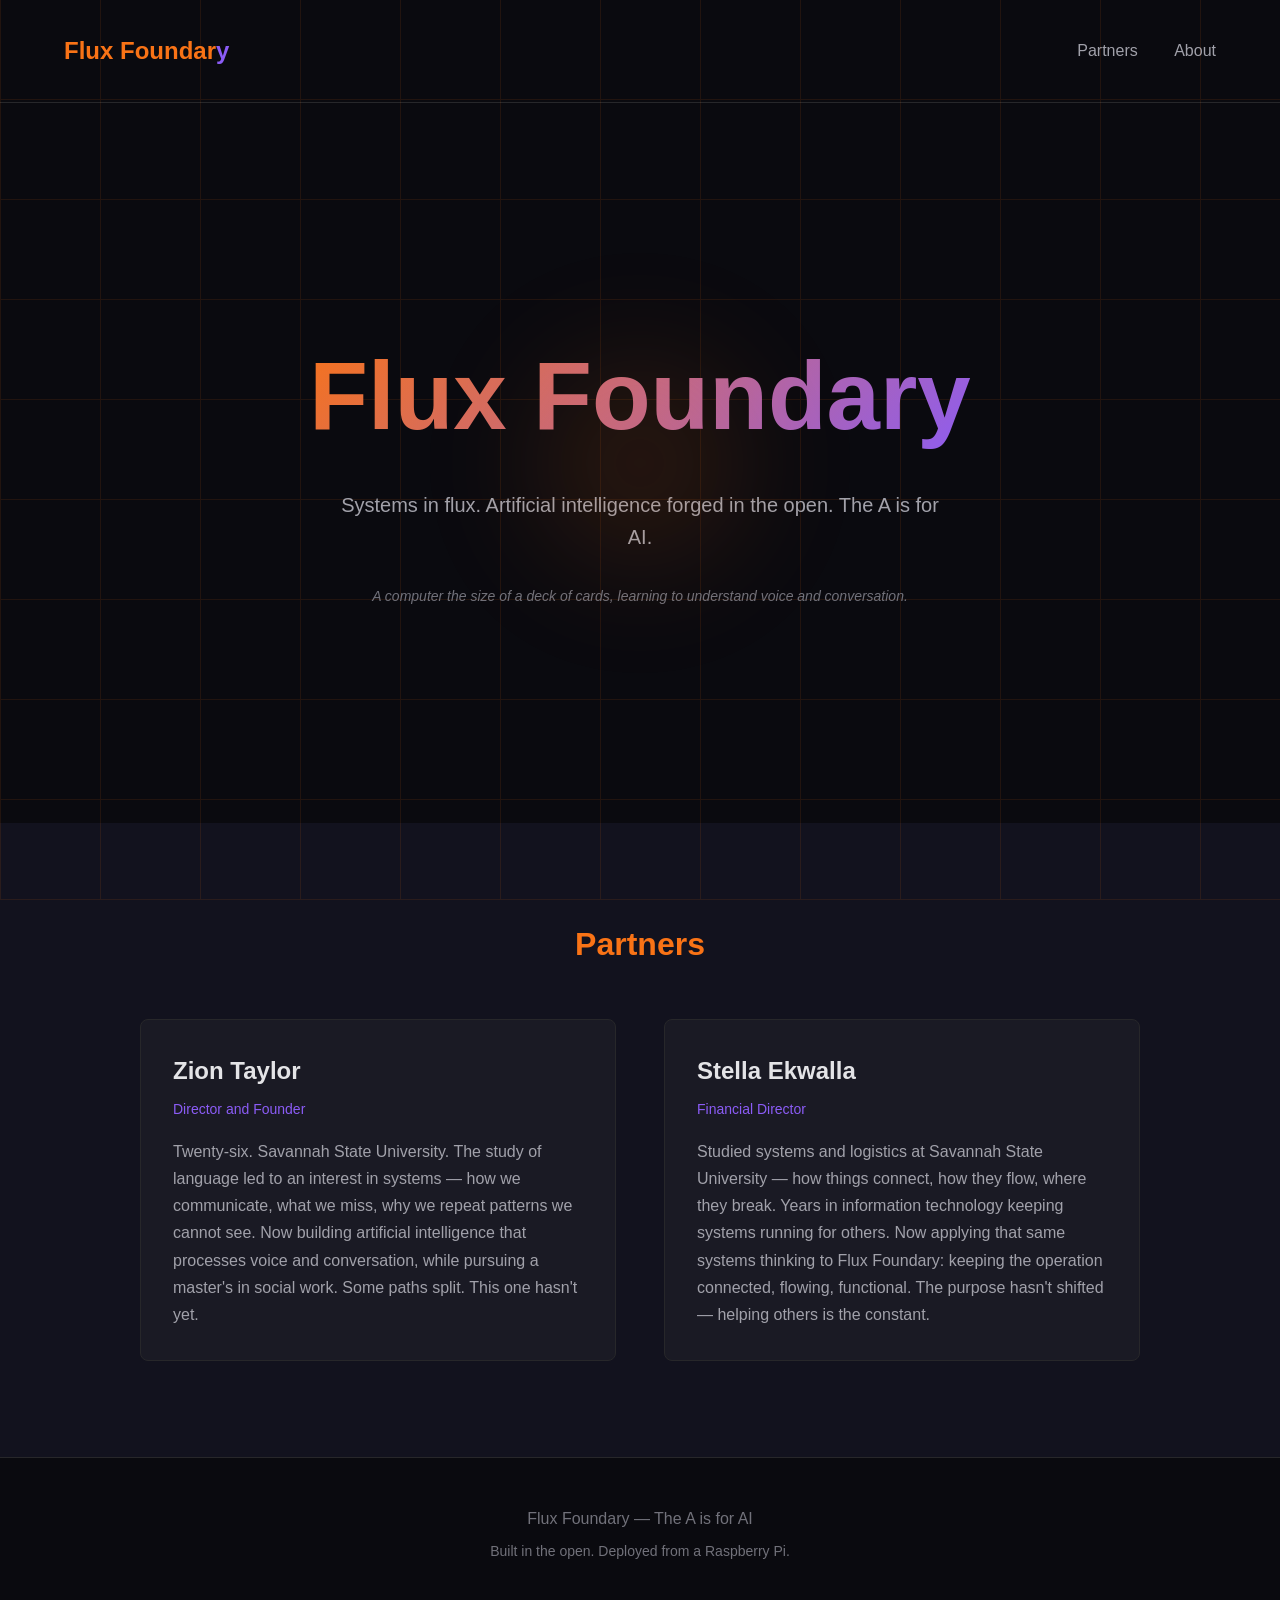
==== index.html @ 1bc8148b "Initial Flux Foundary website deployment" ====
<!DOCTYPE html>
<html lang="en">
<head>
    <meta charset="UTF-8">
    <meta name="viewport" content="width=device-width, initial-scale=1.0">
    <title>Flux Foundary — Where AI is Forged</title>
    <style>
        * {
            margin: 0;
            padding: 0;
            box-sizing: border-box;
        }
        
        body {
            font-family: -apple-system, BlinkMacSystemFont, 'Segoe UI', Roboto, sans-serif;
            background: #0a0a0f;
            color: #e4e4e7;
            line-height: 1.6;
            overflow-x: hidden;
        }
        
        /* Animated circuit background */
        .circuit-bg {
            position: fixed;
            top: 0;
            left: 0;
            width: 100%;
            height: 100%;
            pointer-events: none;
            opacity: 0.1;
            background-image: 
                linear-gradient(90deg, #f97316 1px, transparent 1px),
                linear-gradient(0deg, #f97316 1px, transparent 1px);
            background-size: 100px 100px;
            animation: pulse 4s ease-in-out infinite;
        }
        
        @keyframes pulse {
            0%, 100% { opacity: 0.05; }
            50% { opacity: 0.15; }
        }
        
        /* Header */
        header {
            padding: 2rem 5%;
            display: flex;
            justify-content: space-between;
            align-items: center;
            border-bottom: 1px solid #27272a;
        }
        
        .logo {
            font-size: 1.5rem;
            font-weight: 700;
            color: #f97316;
            text-decoration: none;
        }
        
        .logo span {
            color: #8b5cf6;
        }
        
        nav a {
            color: #a1a1aa;
            text-decoration: none;
            margin-left: 2rem;
            transition: color 0.3s;
        }
        
        nav a:hover {
            color: #f97316;
        }
        
        /* Hero */
        .hero {
            min-height: 80vh;
            display: flex;
            flex-direction: column;
            justify-content: center;
            align-items: center;
            text-align: center;
            padding: 4rem 5%;
            position: relative;
        }
        
        .hero::before {
            content: '';
            position: absolute;
            width: 300px;
            height: 300px;
            background: radial-gradient(circle, #f97316 0%, transparent 70%);
            opacity: 0.2;
            filter: blur(60px);
            animation: float 6s ease-in-out infinite;
        }
        
        @keyframes float {
            0%, 100% { transform: translate(0, 0); }
            50% { transform: translate(30px, -30px); }
        }
        
        .hero h1 {
            font-size: clamp(3rem, 8vw, 6rem);
            font-weight: 800;
            margin-bottom: 1rem;
            background: linear-gradient(135deg, #f97316, #8b5cf6);
            -webkit-background-clip: text;
            -webkit-text-fill-color: transparent;
            background-clip: text;
        }
        
        .hero .tagline {
            font-size: 1.25rem;
            color: #a1a1aa;
            max-width: 600px;
            margin-bottom: 2rem;
        }
        
        .hero .note {
            font-size: 0.875rem;
            color: #71717a;
            font-style: italic;
        }
        
        /* Partners Section */
        .partners {
            padding: 6rem 5%;
            background: #12121e;
        }
        
        .partners h2 {
            font-size: 2rem;
            margin-bottom: 3rem;
            text-align: center;
            color: #f97316;
        }
        
        .partner-grid {
            display: grid;
            grid-template-columns: repeat(auto-fit, minmax(300px, 1fr));
            gap: 3rem;
            max-width: 1000px;
            margin: 0 auto;
        }
        
        .partner-card {
            background: #1a1a24;
            padding: 2rem;
            border-radius: 8px;
            border: 1px solid #27272a;
        }
        
        .partner-card h3 {
            font-size: 1.5rem;
            margin-bottom: 0.5rem;
            color: #e4e4e7;
        }
        
        .partner-card .role {
            color: #8b5cf6;
            font-size: 0.875rem;
            margin-bottom: 1rem;
        }
        
        .partner-card p {
            color: #a1a1aa;
            line-height: 1.7;
        }
        
        /* Footer */
        footer {
            padding: 3rem 5%;
            text-align: center;
            color: #71717a;
            border-top: 1px solid #27272a;
        }
        
        /* Responsive */
        @media (max-width: 768px) {
            header {
                flex-direction: column;
                gap: 1rem;
            }
            
            nav a {
                margin: 0 1rem;
            }
        }
    </style>
</head>
<body>
    <div class="circuit-bg"></div>
    
    <header>
        <a href="#" class="logo">Flux Foundar<span>y</span></a>
        <nav>
            <a href="#partners">Partners</a>
            <a href="#about">About</a>
        </nav>
    </header>
    
    <section class="hero">
        <h1>Flux Foundary</h1>
        <p class="tagline">Systems in flux. Artificial intelligence forged in the open. The A is for AI.</p>
        <p class="note">A computer the size of a deck of cards, learning to understand voice and conversation.</p>
    </section>
    
    <section class="partners" id="partners">
        <h2>Partners</h2>
        <div class="partner-grid">
            <div class="partner-card">
                <h3>Zion Taylor</h3>
                <p class="role">Director and Founder</p>
                <p>Twenty-six. Savannah State University. The study of language led to an interest in systems — how we communicate, what we miss, why we repeat patterns we cannot see. Now building artificial intelligence that processes voice and conversation, while pursuing a master's in social work. Some paths split. This one hasn't yet.</p>
            </div>
            
            <div class="partner-card">
                <h3>Stella Ekwalla</h3>
                <p class="role">Financial Director</p>
                <p>Studied systems and logistics at Savannah State University — how things connect, how they flow, where they break. Years in information technology keeping systems running for others. Now applying that same systems thinking to Flux Foundary: keeping the operation connected, flowing, functional. The purpose hasn't shifted — helping others is the constant.</p>
            </div>
        </div>
    </section>
    
    <footer>
        <p>Flux Foundary — The A is for AI</p>
        <p style="margin-top: 0.5rem; font-size: 0.875rem;">Built in the open. Deployed from a Raspberry Pi.</p>
    </footer>
</body>
</html>
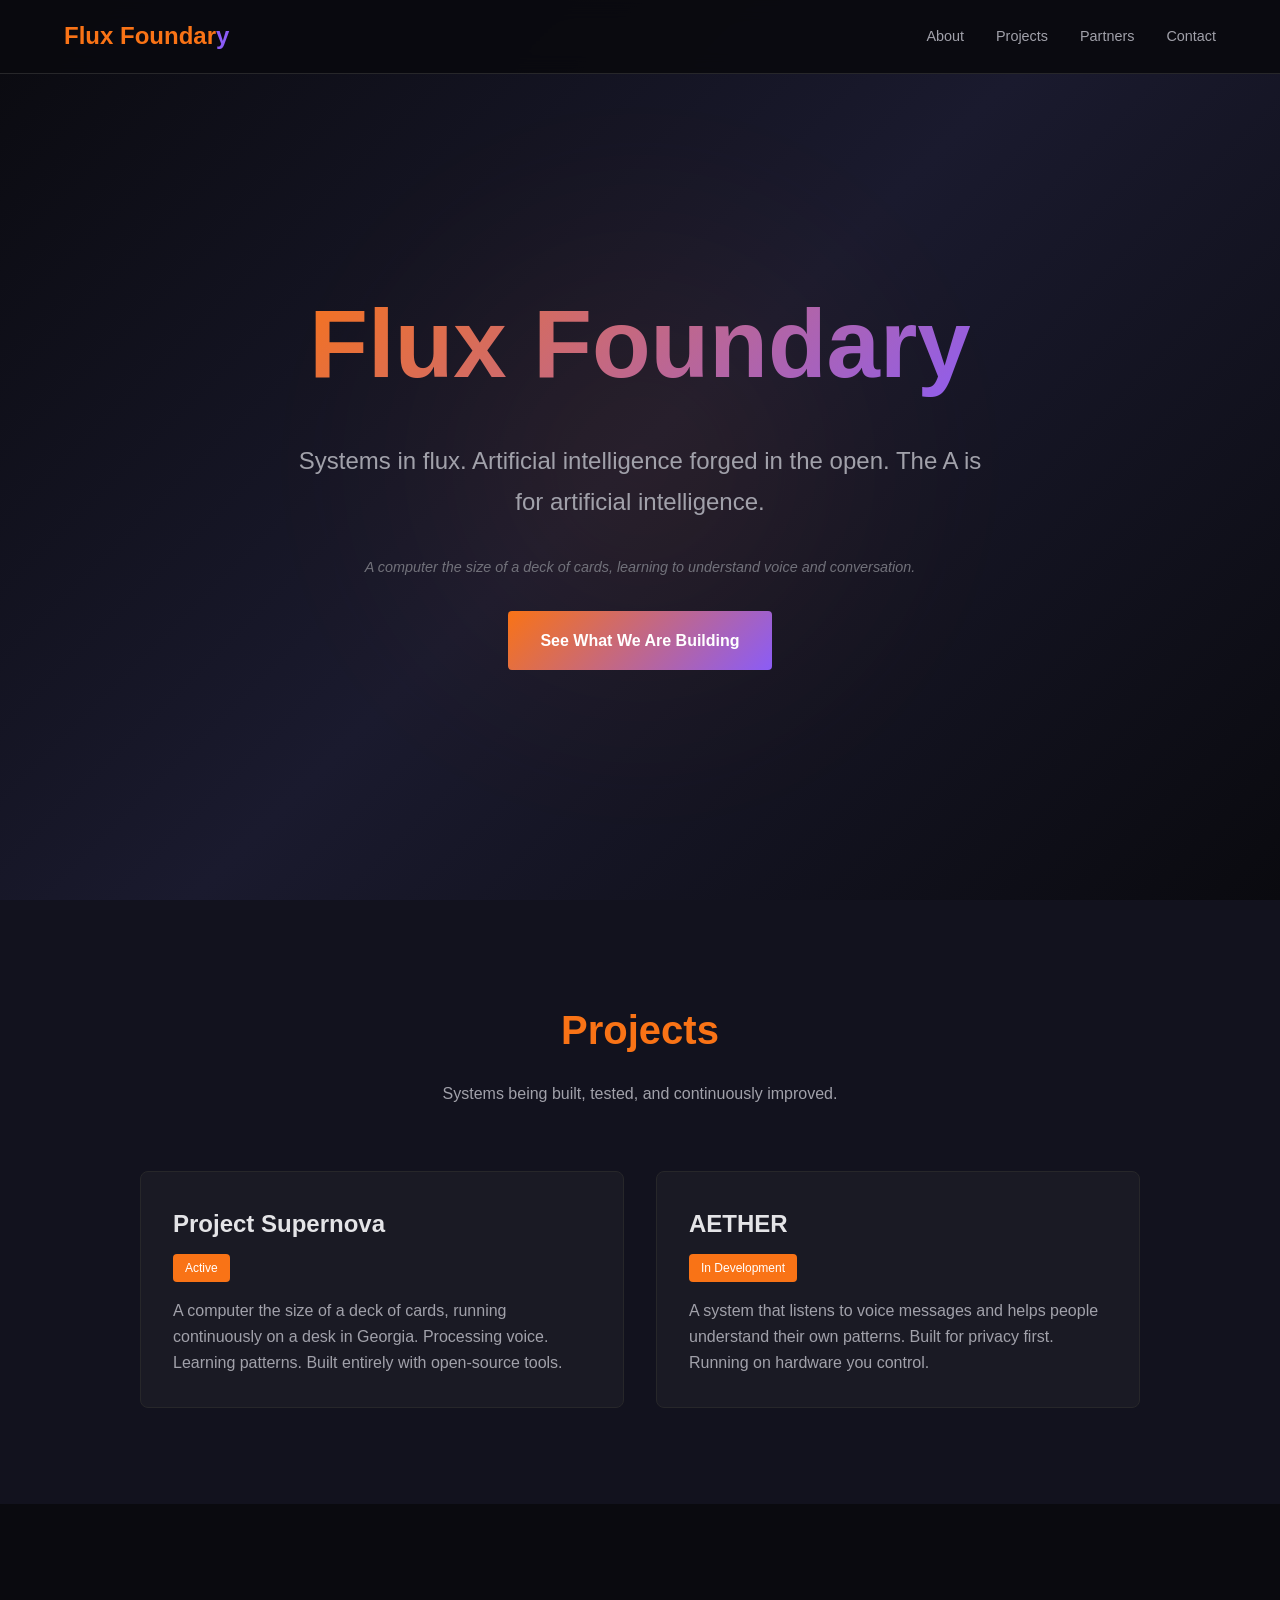
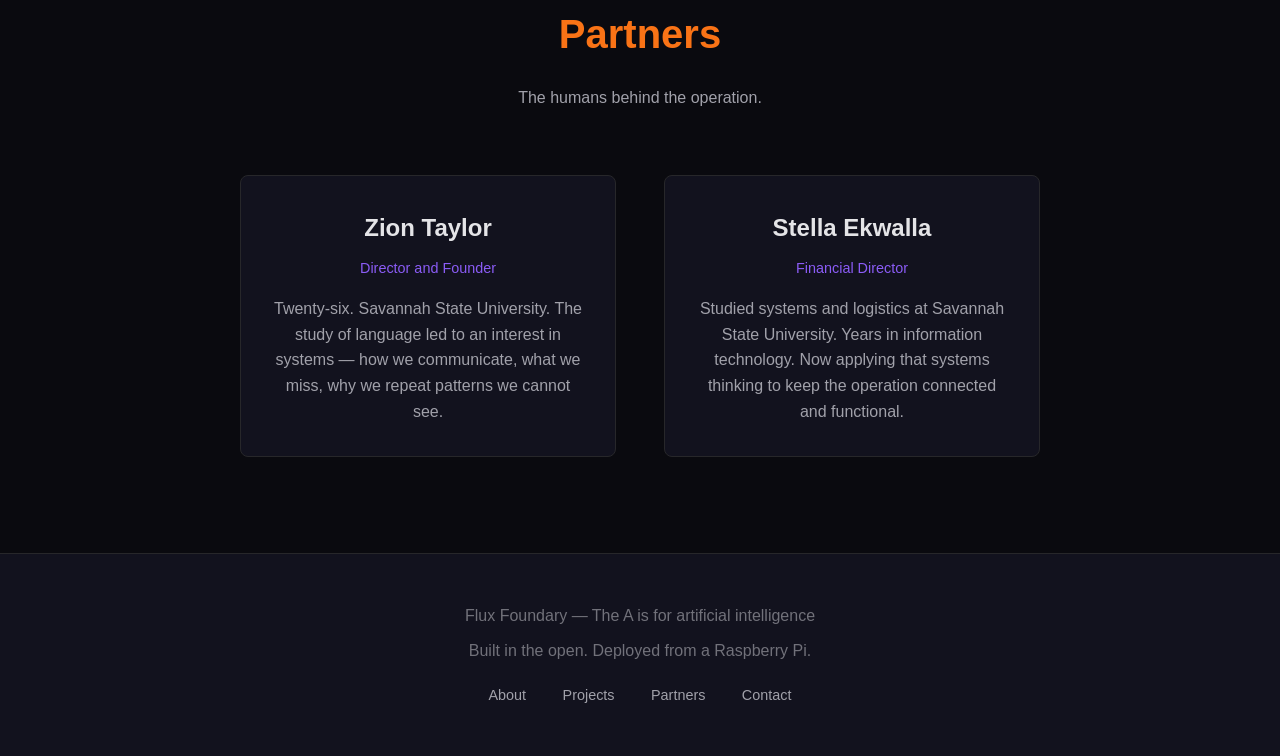
==== commit 0760b9b1: "Complete Flux Foundary website with all pages and photos" ====
--- a/index.html
+++ b/index.html
@@ -3,7 +3,7 @@
 <head>
     <meta charset="UTF-8">
     <meta name="viewport" content="width=device-width, initial-scale=1.0">
-    <title>Flux Foundary — Where AI is Forged</title>
+    <title>Flux Foundary — Where Artificial Intelligence is Forged</title>
     <style>
         * {
             margin: 0;
@@ -12,41 +12,30 @@
         }
         
         body {
-            font-family: -apple-system, BlinkMacSystemFont, 'Segoe UI', Roboto, sans-serif;
+            font-family: -apple-system, BlinkMacSystemFont, 'Segoe UI', Roboto, 'Helvetica Neue', sans-serif;
             background: #0a0a0f;
             color: #e4e4e7;
-            line-height: 1.6;
-            overflow-x: hidden;
-        }
-        
-        /* Animated circuit background */
-        .circuit-bg {
+            line-height: 1.7;
+        }
+        
+        /* Navigation */
+        nav {
             position: fixed;
             top: 0;
-            left: 0;
             width: 100%;
-            height: 100%;
-            pointer-events: none;
-            opacity: 0.1;
-            background-image: 
-                linear-gradient(90deg, #f97316 1px, transparent 1px),
-                linear-gradient(0deg, #f97316 1px, transparent 1px);
-            background-size: 100px 100px;
-            animation: pulse 4s ease-in-out infinite;
-        }
-        
-        @keyframes pulse {
-            0%, 100% { opacity: 0.05; }
-            50% { opacity: 0.15; }
-        }
-        
-        /* Header */
-        header {
-            padding: 2rem 5%;
+            background: rgba(10, 10, 15, 0.95);
+            backdrop-filter: blur(10px);
+            border-bottom: 1px solid #27272a;
+            z-index: 1000;
+            padding: 1rem 5%;
+        }
+        
+        nav .container {
+            max-width: 1200px;
+            margin: 0 auto;
             display: flex;
             justify-content: space-between;
             align-items: center;
-            border-bottom: 1px solid #27272a;
         }
         
         .logo {
@@ -60,171 +49,313 @@
             color: #8b5cf6;
         }
         
-        nav a {
+        .nav-links {
+            display: flex;
+            gap: 2rem;
+        }
+        
+        .nav-links a {
             color: #a1a1aa;
             text-decoration: none;
-            margin-left: 2rem;
+            font-size: 0.9rem;
             transition: color 0.3s;
         }
         
-        nav a:hover {
+        .nav-links a:hover {
             color: #f97316;
         }
         
         /* Hero */
         .hero {
-            min-height: 80vh;
+            min-height: 100vh;
             display: flex;
             flex-direction: column;
             justify-content: center;
             align-items: center;
             text-align: center;
-            padding: 4rem 5%;
-            position: relative;
+            padding: 6rem 5% 4rem;
+            background: linear-gradient(135deg, #0a0a0f 0%, #1a1a2e 50%, #0a0a0f 100%);
+            position: relative;
+            overflow: hidden;
         }
         
         .hero::before {
             content: '';
             position: absolute;
-            width: 300px;
-            height: 300px;
+            width: 600px;
+            height: 600px;
             background: radial-gradient(circle, #f97316 0%, transparent 70%);
-            opacity: 0.2;
-            filter: blur(60px);
-            animation: float 6s ease-in-out infinite;
-        }
-        
-        @keyframes float {
-            0%, 100% { transform: translate(0, 0); }
-            50% { transform: translate(30px, -30px); }
+            opacity: 0.1;
+            filter: blur(100px);
+            animation: pulse 8s ease-in-out infinite;
+        }
+        
+        @keyframes pulse {
+            0%, 100% { transform: scale(1); opacity: 0.1; }
+            50% { transform: scale(1.2); opacity: 0.15; }
         }
         
         .hero h1 {
-            font-size: clamp(3rem, 8vw, 6rem);
+            font-size: clamp(3rem, 10vw, 6rem);
             font-weight: 800;
             margin-bottom: 1rem;
             background: linear-gradient(135deg, #f97316, #8b5cf6);
             -webkit-background-clip: text;
             -webkit-text-fill-color: transparent;
             background-clip: text;
+            position: relative;
+            z-index: 1;
         }
         
         .hero .tagline {
-            font-size: 1.25rem;
-            color: #a1a1aa;
-            max-width: 600px;
+            font-size: clamp(1.1rem, 3vw, 1.5rem);
+            color: #a1a1aa;
+            max-width: 700px;
             margin-bottom: 2rem;
+            position: relative;
+            z-index: 1;
         }
         
         .hero .note {
-            font-size: 0.875rem;
+            font-size: 0.9rem;
             color: #71717a;
             font-style: italic;
-        }
-        
-        /* Partners Section */
-        .partners {
+            position: relative;
+            z-index: 1;
+        }
+        
+        .cta-button {
+            display: inline-block;
+            margin-top: 2rem;
+            padding: 1rem 2rem;
+            background: linear-gradient(135deg, #f97316, #8b5cf6);
+            color: white;
+            text-decoration: none;
+            border-radius: 4px;
+            font-weight: 600;
+            transition: transform 0.3s, box-shadow 0.3s;
+            position: relative;
+            z-index: 1;
+        }
+        
+        .cta-button:hover {
+            transform: translateY(-2px);
+            box-shadow: 0 10px 30px rgba(249, 115, 22, 0.3);
+        }
+        
+        /* Sections */
+        section {
             padding: 6rem 5%;
+        }
+        
+        .section-header {
+            text-align: center;
+            margin-bottom: 4rem;
+        }
+        
+        .section-header h2 {
+            font-size: 2.5rem;
+            color: #f97316;
+            margin-bottom: 1rem;
+        }
+        
+        .section-header p {
+            color: #a1a1aa;
+            max-width: 600px;
+            margin: 0 auto;
+        }
+        
+        /* Projects Preview */
+        .projects-preview {
             background: #12121e;
         }
         
-        .partners h2 {
-            font-size: 2rem;
-            margin-bottom: 3rem;
-            text-align: center;
-            color: #f97316;
-        }
-        
-        .partner-grid {
+        .project-grid {
             display: grid;
             grid-template-columns: repeat(auto-fit, minmax(300px, 1fr));
-            gap: 3rem;
+            gap: 2rem;
             max-width: 1000px;
             margin: 0 auto;
         }
         
-        .partner-card {
+        .project-card {
             background: #1a1a24;
             padding: 2rem;
             border-radius: 8px;
             border: 1px solid #27272a;
+            transition: border-color 0.3s;
+        }
+        
+        .project-card:hover {
+            border-color: #f97316;
+        }
+        
+        .project-card h3 {
+            font-size: 1.5rem;
+            color: #e4e4e7;
+            margin-bottom: 0.5rem;
+        }
+        
+        .project-card .status {
+            display: inline-block;
+            padding: 0.25rem 0.75rem;
+            background: #f97316;
+            color: white;
+            font-size: 0.75rem;
+            border-radius: 4px;
+            margin-bottom: 1rem;
+        }
+        
+        .project-card p {
+            color: #a1a1aa;
+            line-height: 1.6;
+        }
+        
+        /* Partners Preview */
+        .partners-preview {
+            background: #0a0a0f;
+        }
+        
+        .partner-cards {
+            display: grid;
+            grid-template-columns: repeat(auto-fit, minmax(280px, 1fr));
+            gap: 3rem;
+            max-width: 800px;
+            margin: 0 auto;
+        }
+        
+        .partner-card {
+            text-align: center;
+            padding: 2rem;
+            background: #12121e;
+            border-radius: 8px;
+            border: 1px solid #27272a;
         }
         
         .partner-card h3 {
             font-size: 1.5rem;
+            color: #e4e4e7;
             margin-bottom: 0.5rem;
-            color: #e4e4e7;
         }
         
         .partner-card .role {
             color: #8b5cf6;
-            font-size: 0.875rem;
+            font-size: 0.9rem;
             margin-bottom: 1rem;
         }
         
         .partner-card p {
             color: #a1a1aa;
-            line-height: 1.7;
+            line-height: 1.6;
         }
         
         /* Footer */
         footer {
+            background: #12121e;
             padding: 3rem 5%;
             text-align: center;
+            border-top: 1px solid #27272a;
+        }
+        
+        footer p {
             color: #71717a;
-            border-top: 1px solid #27272a;
+            margin-bottom: 0.5rem;
+        }
+        
+        footer .links {
+            margin-top: 1rem;
+        }
+        
+        footer .links a {
+            color: #a1a1aa;
+            text-decoration: none;
+            margin: 0 1rem;
+            font-size: 0.9rem;
+        }
+        
+        footer .links a:hover {
+            color: #f97316;
         }
         
         /* Responsive */
         @media (max-width: 768px) {
-            header {
-                flex-direction: column;
-                gap: 1rem;
+            .nav-links {
+                display: none;
             }
             
-            nav a {
-                margin: 0 1rem;
+            .hero {
+                padding-top: 5rem;
             }
         }
     </style>
 </head>
 <body>
-    <div class="circuit-bg"></div>
-    
-    <header>
-        <a href="#" class="logo">Flux Foundar<span>y</span></a>
-        <nav>
-            <a href="#partners">Partners</a>
-            <a href="#about">About</a>
-        </nav>
-    </header>
+    <nav>
+        <div class="container">
+            <a href="/" class="logo">Flux Foundar<span>y</span></a>
+            <div class="nav-links">
+                <a href="/about/">About</a>
+                <a href="/projects/">Projects</a>
+                <a href="/partners/">Partners</a>
+                <a href="/contact/">Contact</a>
+            </div>
+        </div>
+    </nav>
     
     <section class="hero">
         <h1>Flux Foundary</h1>
-        <p class="tagline">Systems in flux. Artificial intelligence forged in the open. The A is for AI.</p>
+        <p class="tagline">Systems in flux. Artificial intelligence forged in the open. The A is for artificial intelligence.</p>
         <p class="note">A computer the size of a deck of cards, learning to understand voice and conversation.</p>
+        <a href="/projects/" class="cta-button">See What We Are Building</a>
     </section>
     
-    <section class="partners" id="partners">
-        <h2>Partners</h2>
-        <div class="partner-grid">
+    <section class="projects-preview">
+        <div class="section-header">
+            <h2>Projects</h2>
+            <p>Systems being built, tested, and continuously improved.</p>
+        </div>
+        <div class="project-grid">
+            <div class="project-card">
+                <h3>Project Supernova</h3>
+                <span class="status">Active</span>
+                <p>A computer the size of a deck of cards, running continuously on a desk in Georgia. Processing voice. Learning patterns. Built entirely with open-source tools.</p>
+            </div>
+            <div class="project-card">
+                <h3>AETHER</h3>
+                <span class="status">In Development</span>
+                <p>A system that listens to voice messages and helps people understand their own patterns. Built for privacy first. Running on hardware you control.</p>
+            </div>
+        </div>
+    </section>
+    
+    <section class="partners-preview">
+        <div class="section-header">
+            <h2>Partners</h2>
+            <p>The humans behind the operation.</p>
+        </div>
+        <div class="partner-cards">
             <div class="partner-card">
                 <h3>Zion Taylor</h3>
                 <p class="role">Director and Founder</p>
-                <p>Twenty-six. Savannah State University. The study of language led to an interest in systems — how we communicate, what we miss, why we repeat patterns we cannot see. Now building artificial intelligence that processes voice and conversation, while pursuing a master's in social work. Some paths split. This one hasn't yet.</p>
-            </div>
-            
+                <p>Twenty-six. Savannah State University. The study of language led to an interest in systems — how we communicate, what we miss, why we repeat patterns we cannot see.</p>
+            </div>
             <div class="partner-card">
                 <h3>Stella Ekwalla</h3>
                 <p class="role">Financial Director</p>
-                <p>Studied systems and logistics at Savannah State University — how things connect, how they flow, where they break. Years in information technology keeping systems running for others. Now applying that same systems thinking to Flux Foundary: keeping the operation connected, flowing, functional. The purpose hasn't shifted — helping others is the constant.</p>
+                <p>Studied systems and logistics at Savannah State University. Years in information technology. Now applying that systems thinking to keep the operation connected and functional.</p>
             </div>
         </div>
     </section>
     
     <footer>
-        <p>Flux Foundary — The A is for AI</p>
-        <p style="margin-top: 0.5rem; font-size: 0.875rem;">Built in the open. Deployed from a Raspberry Pi.</p>
+        <p>Flux Foundary — The A is for artificial intelligence</p>
+        <p>Built in the open. Deployed from a Raspberry Pi.</p>
+        <div class="links">
+            <a href="/about/">About</a>
+            <a href="/projects/">Projects</a>
+            <a href="/partners/">Partners</a>
+            <a href="/contact/">Contact</a>
+        </div>
     </footer>
 </body>
-</html>
+</html>
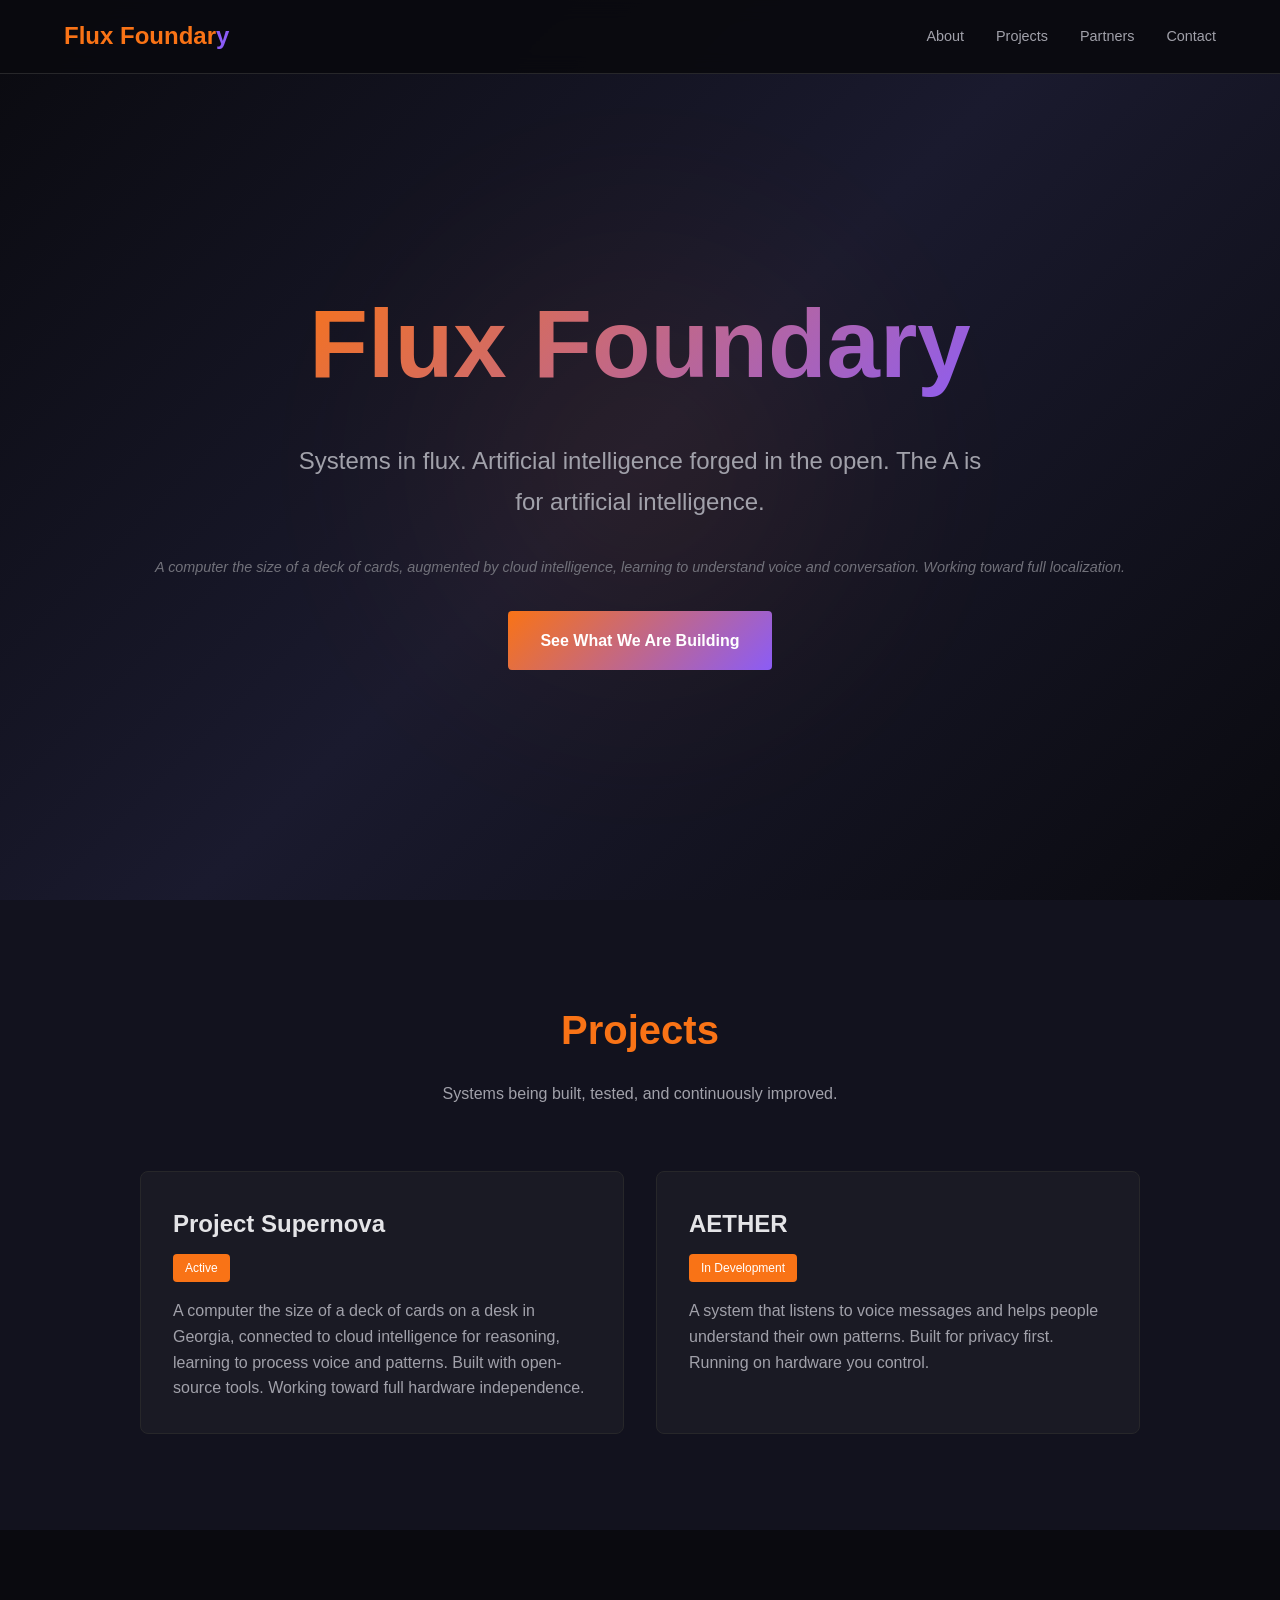
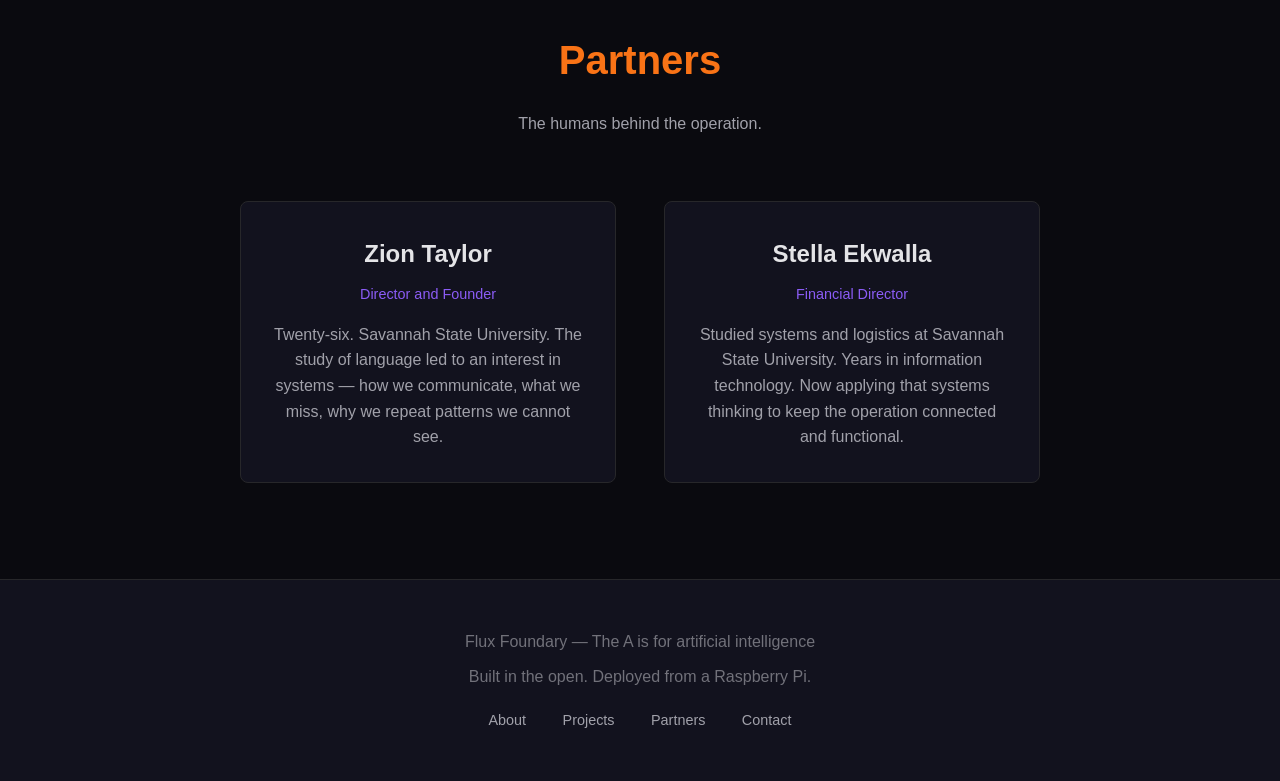
==== commit 92d30112: "Update: Clarify hybrid cloud/local architecture" ====
--- a/index.html
+++ b/index.html
@@ -305,7 +305,7 @@
     <section class="hero">
         <h1>Flux Foundary</h1>
         <p class="tagline">Systems in flux. Artificial intelligence forged in the open. The A is for artificial intelligence.</p>
-        <p class="note">A computer the size of a deck of cards, learning to understand voice and conversation.</p>
+        <p class="note">A computer the size of a deck of cards, augmented by cloud intelligence, learning to understand voice and conversation. Working toward full localization.</p>
         <a href="/projects/" class="cta-button">See What We Are Building</a>
     </section>
     
@@ -318,7 +318,7 @@
             <div class="project-card">
                 <h3>Project Supernova</h3>
                 <span class="status">Active</span>
-                <p>A computer the size of a deck of cards, running continuously on a desk in Georgia. Processing voice. Learning patterns. Built entirely with open-source tools.</p>
+                <p>A computer the size of a deck of cards on a desk in Georgia, connected to cloud intelligence for reasoning, learning to process voice and patterns. Built with open-source tools. Working toward full hardware independence.</p>
             </div>
             <div class="project-card">
                 <h3>AETHER</h3>
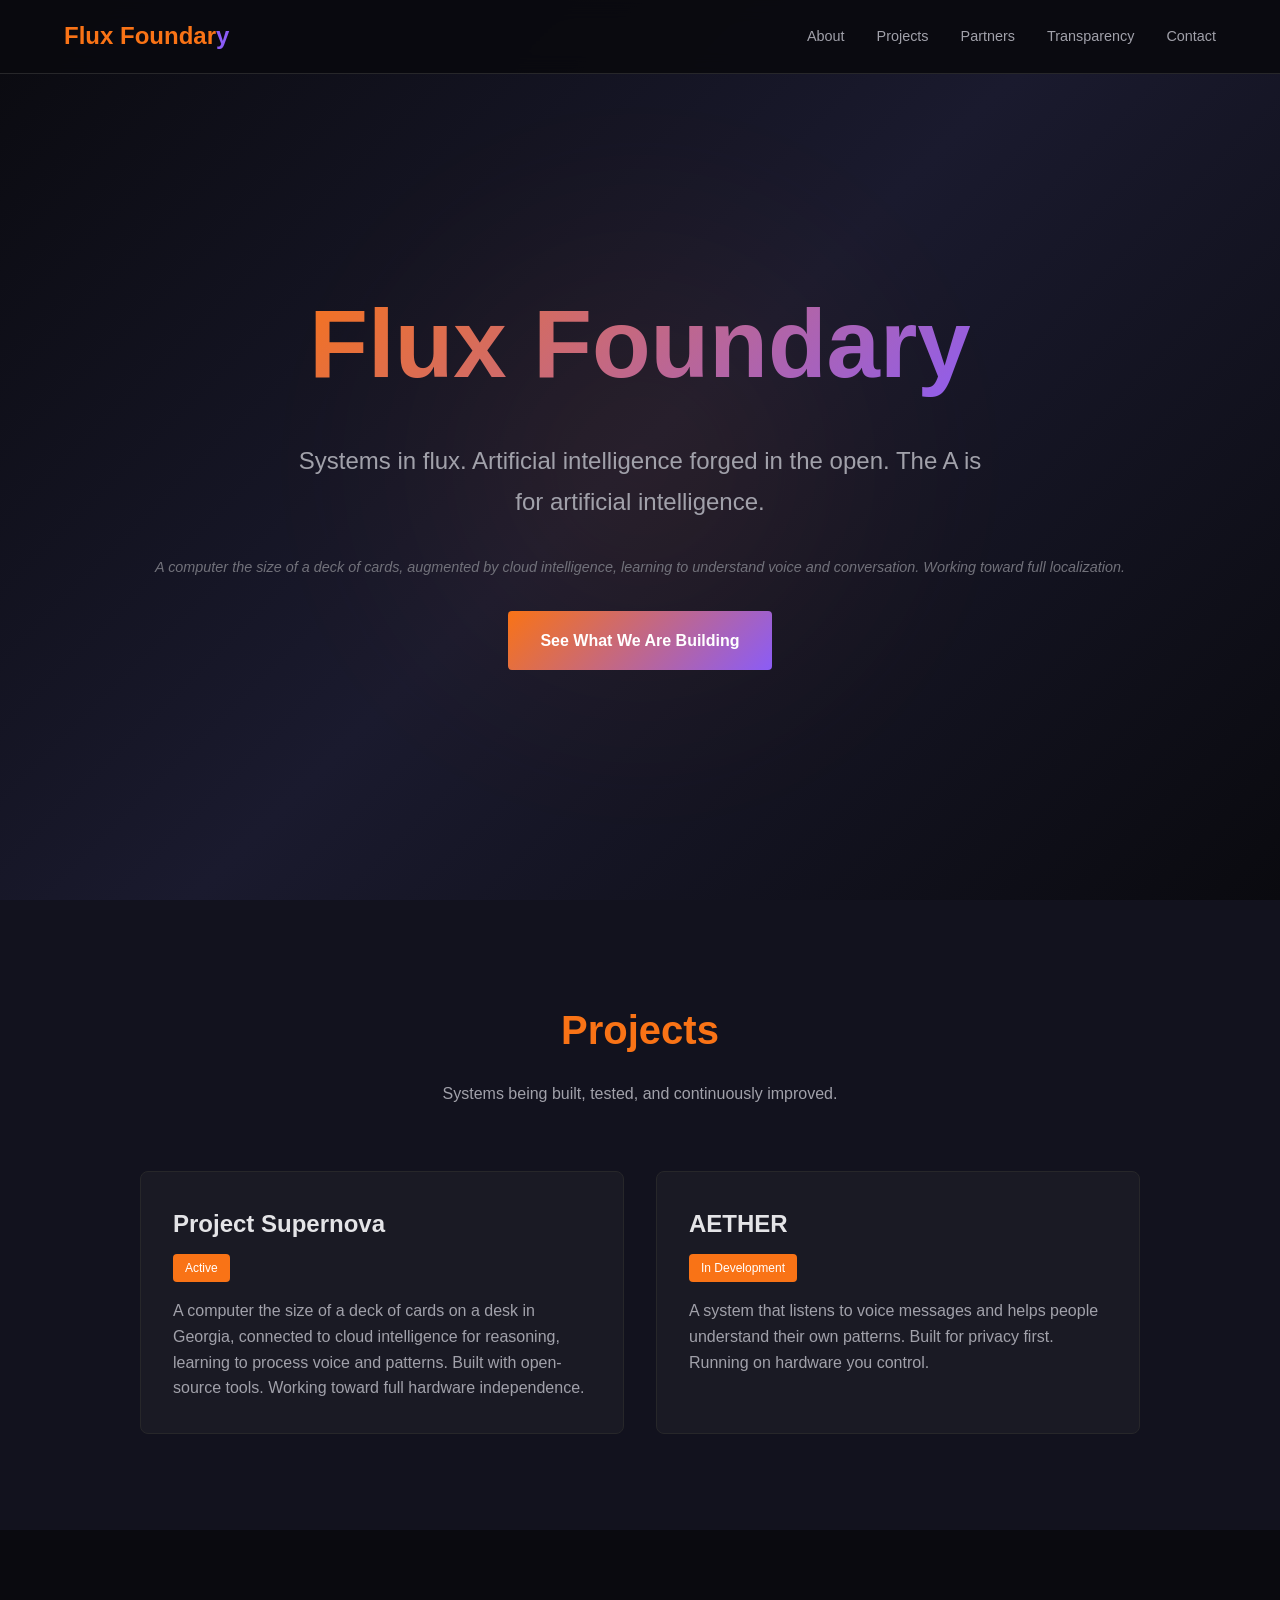
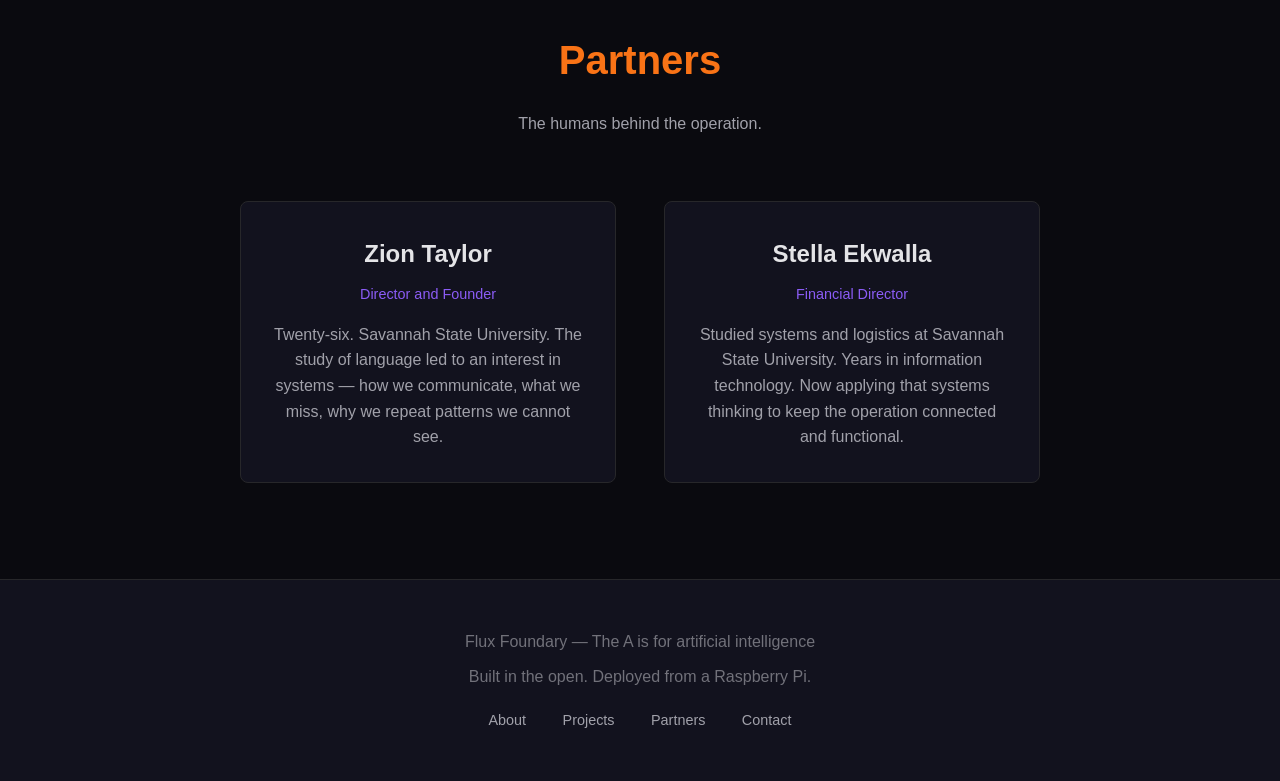
==== commit 18002134: "Add Transparency page with Wall of Shame and metrics" ====
--- a/index.html
+++ b/index.html
@@ -297,6 +297,7 @@
                 <a href="/about/">About</a>
                 <a href="/projects/">Projects</a>
                 <a href="/partners/">Partners</a>
+                <a href="/transparency/">Transparency</a>
                 <a href="/contact/">Contact</a>
             </div>
         </div>
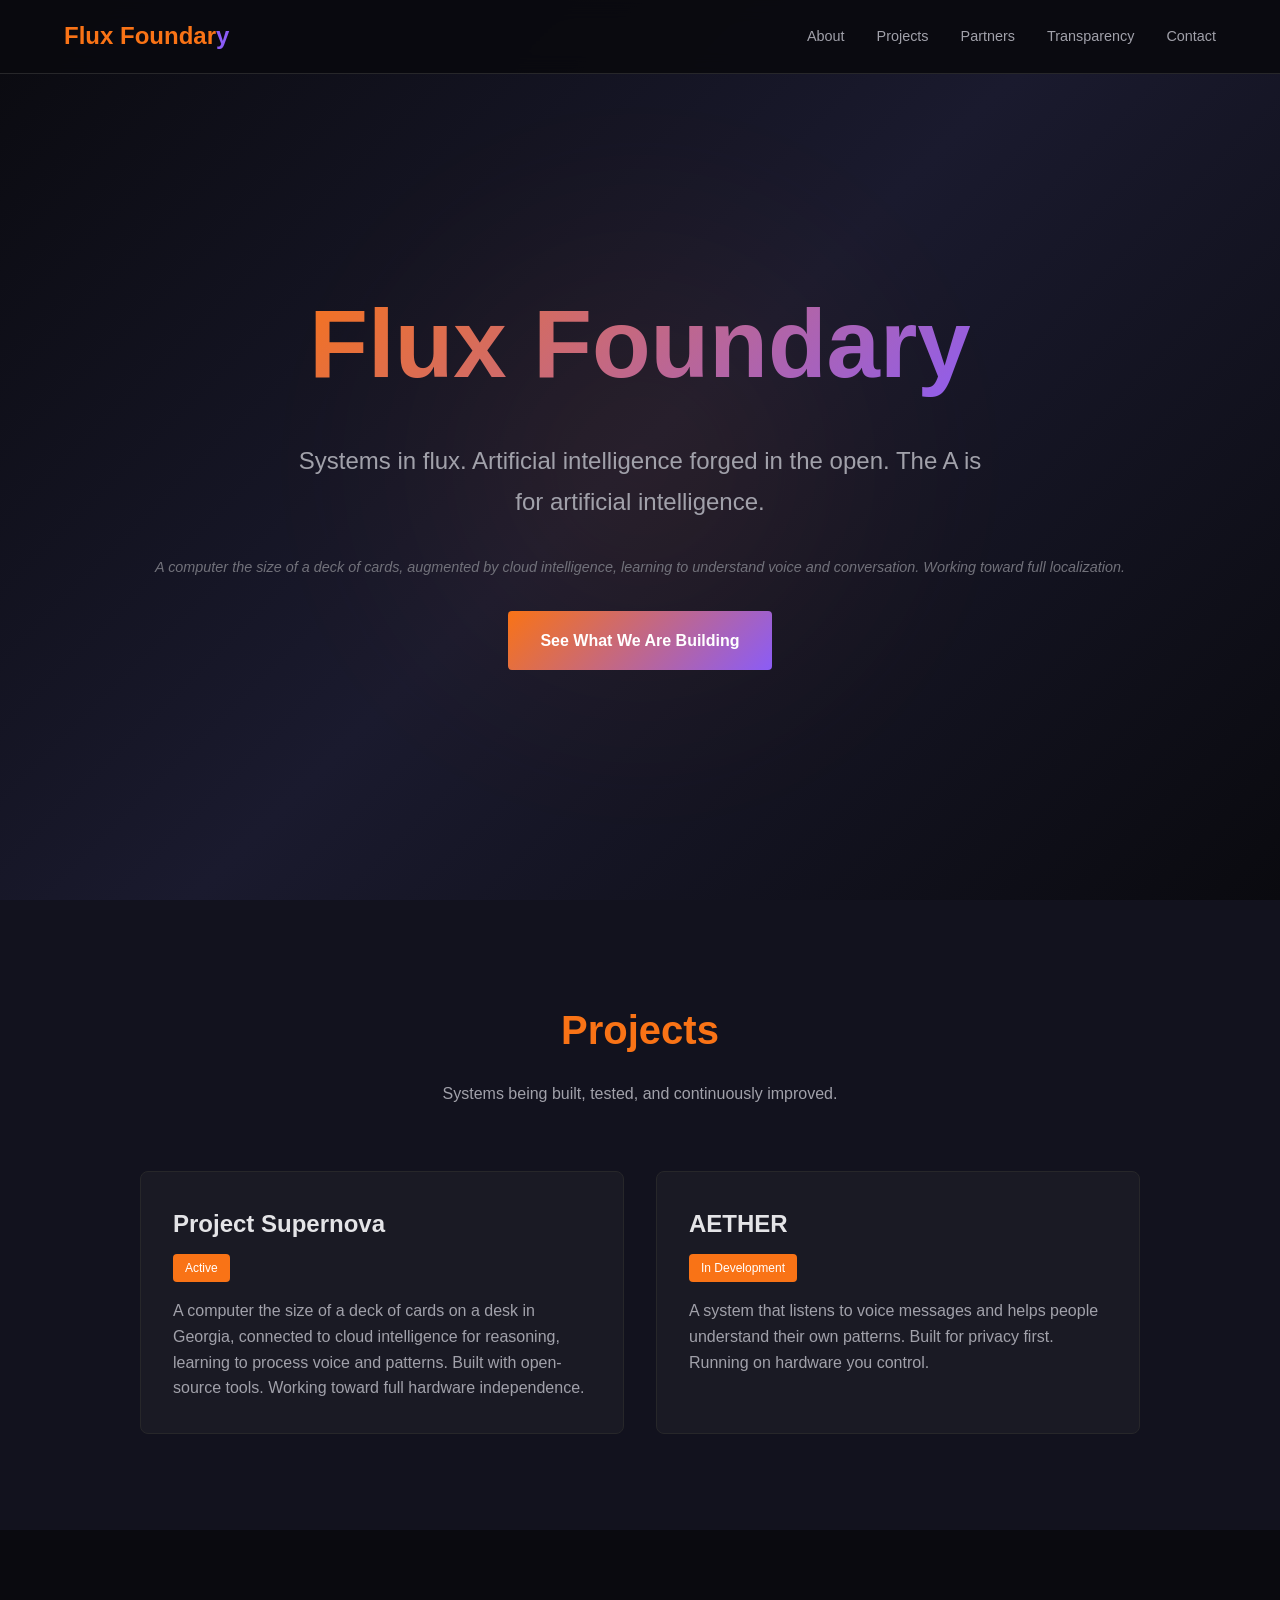
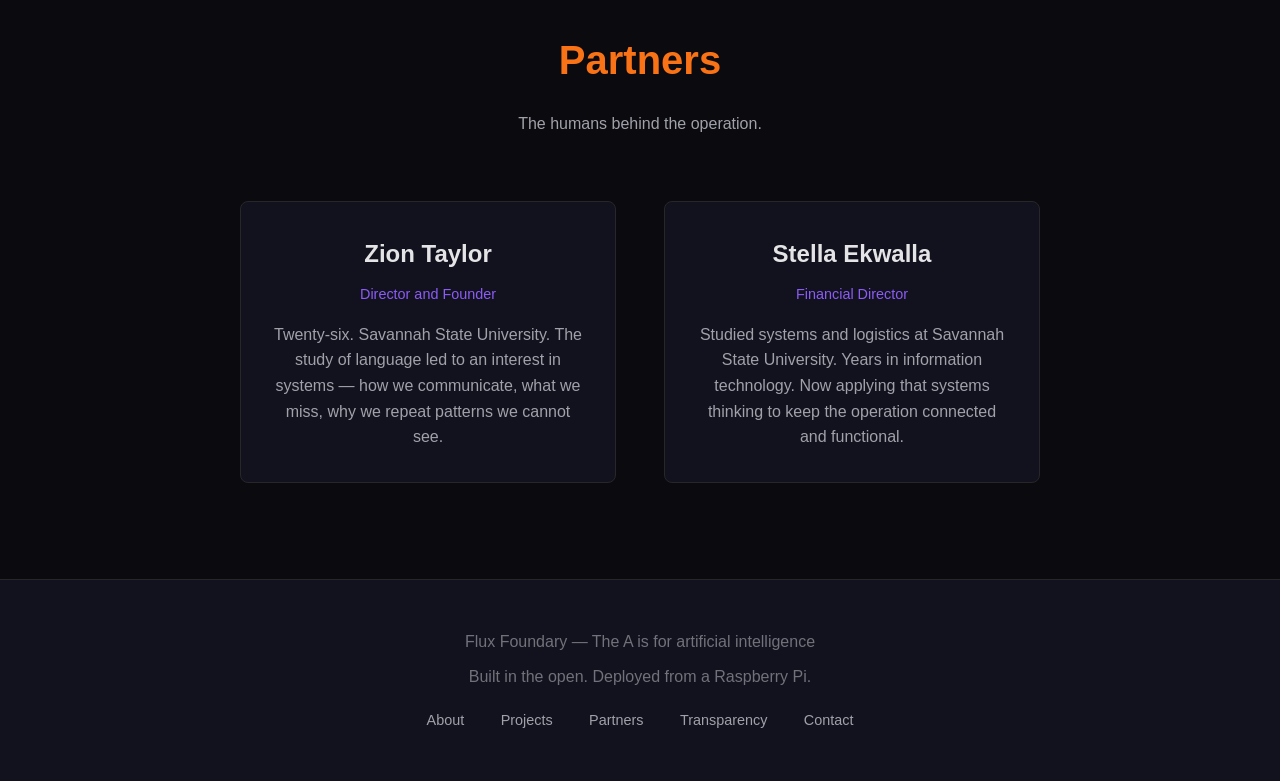
==== commit 1b2860c5: "Add mobile menu toggle and update footer with Transparency link" ====
--- a/index.html
+++ b/index.html
@@ -293,7 +293,15 @@
     <nav>
         <div class="container">
             <a href="/" class="logo">Flux Foundar<span>y</span></a>
-            <div class="nav-links">
+            
+            <!-- Mobile Menu Toggle -->
+            <button class="mobile-menu-toggle" onclick="toggleMobileMenu()" aria-label="Toggle menu">
+                <span></span>
+                <span></span>
+                <span></span>
+            </button>
+            
+            <div class="nav-links" id="navMenu">
                 <a href="/about/">About</a>
                 <a href="/projects/">Projects</a>
                 <a href="/partners/">Partners</a>
@@ -301,6 +309,102 @@
                 <a href="/contact/">Contact</a>
             </div>
         </div>
+        
+        <!-- Mobile Menu CSS -->
+        <style>
+            .mobile-menu-toggle {
+                display: none;
+                flex-direction: column;
+                justify-content: space-around;
+                width: 44px;
+                height: 44px;
+                background: transparent;
+                border: none;
+                cursor: pointer;
+                padding: 10px;
+                z-index: 1001;
+            }
+            
+            .mobile-menu-toggle span {
+                display: block;
+                width: 100%;
+                height: 2px;
+                background: #f97316;
+                transition: all 0.3s ease;
+            }
+            
+            .mobile-menu-toggle.active span:nth-child(1) {
+                transform: rotate(45deg) translate(5px, 5px);
+            }
+            
+            .mobile-menu-toggle.active span:nth-child(2) {
+                opacity: 0;
+            }
+            
+            .mobile-menu-toggle.active span:nth-child(3) {
+                transform: rotate(-45deg) translate(5px, -5px);
+            }
+            
+            @media (max-width: 768px) {
+                .mobile-menu-toggle {
+                    display: flex;
+                }
+                
+                .nav-links {
+                    position: fixed;
+                    top: 70px;
+                    left: 0;
+                    width: 100%;
+                    height: calc(100vh - 70px);
+                    background: rgba(10, 10, 15, 0.98);
+                    flex-direction: column;
+                    align-items: center;
+                    justify-content: flex-start;
+                    padding: 2rem 0;
+                    opacity: 0;
+                    visibility: hidden;
+                    transform: translateX(-100%);
+                    transition: all 0.3s ease;
+                    overflow-y: auto;
+                    gap: 0;
+                }
+                
+                .nav-links.active {
+                    opacity: 1;
+                    visibility: visible;
+                    transform: translateX(0);
+                }
+                
+                .nav-links a {
+                    height: auto;
+                    padding: 1.5rem;
+                    font-size: 1.2rem;
+                    border-bottom: 1px solid #27272a;
+                    width: 100%;
+                    text-align: center;
+                }
+            }
+        </style>
+        
+        <script>
+            function toggleMobileMenu() {
+                const navMenu = document.getElementById('navMenu');
+                const toggle = document.querySelector('.mobile-menu-toggle');
+                navMenu.classList.toggle('active');
+                toggle.classList.toggle('active');
+            }
+            
+            document.addEventListener('click', function(event) {
+                const nav = document.querySelector('nav');
+                const navMenu = document.getElementById('navMenu');
+                const toggle = document.querySelector('.mobile-menu-toggle');
+                
+                if (!nav.contains(event.target) && navMenu.classList.contains('active')) {
+                    navMenu.classList.remove('active');
+                    toggle.classList.remove('active');
+                }
+            });
+        </script>
     </nav>
     
     <section class="hero">
@@ -355,6 +459,7 @@
             <a href="/about/">About</a>
             <a href="/projects/">Projects</a>
             <a href="/partners/">Partners</a>
+            <a href="/transparency/">Transparency</a>
             <a href="/contact/">Contact</a>
         </div>
     </footer>
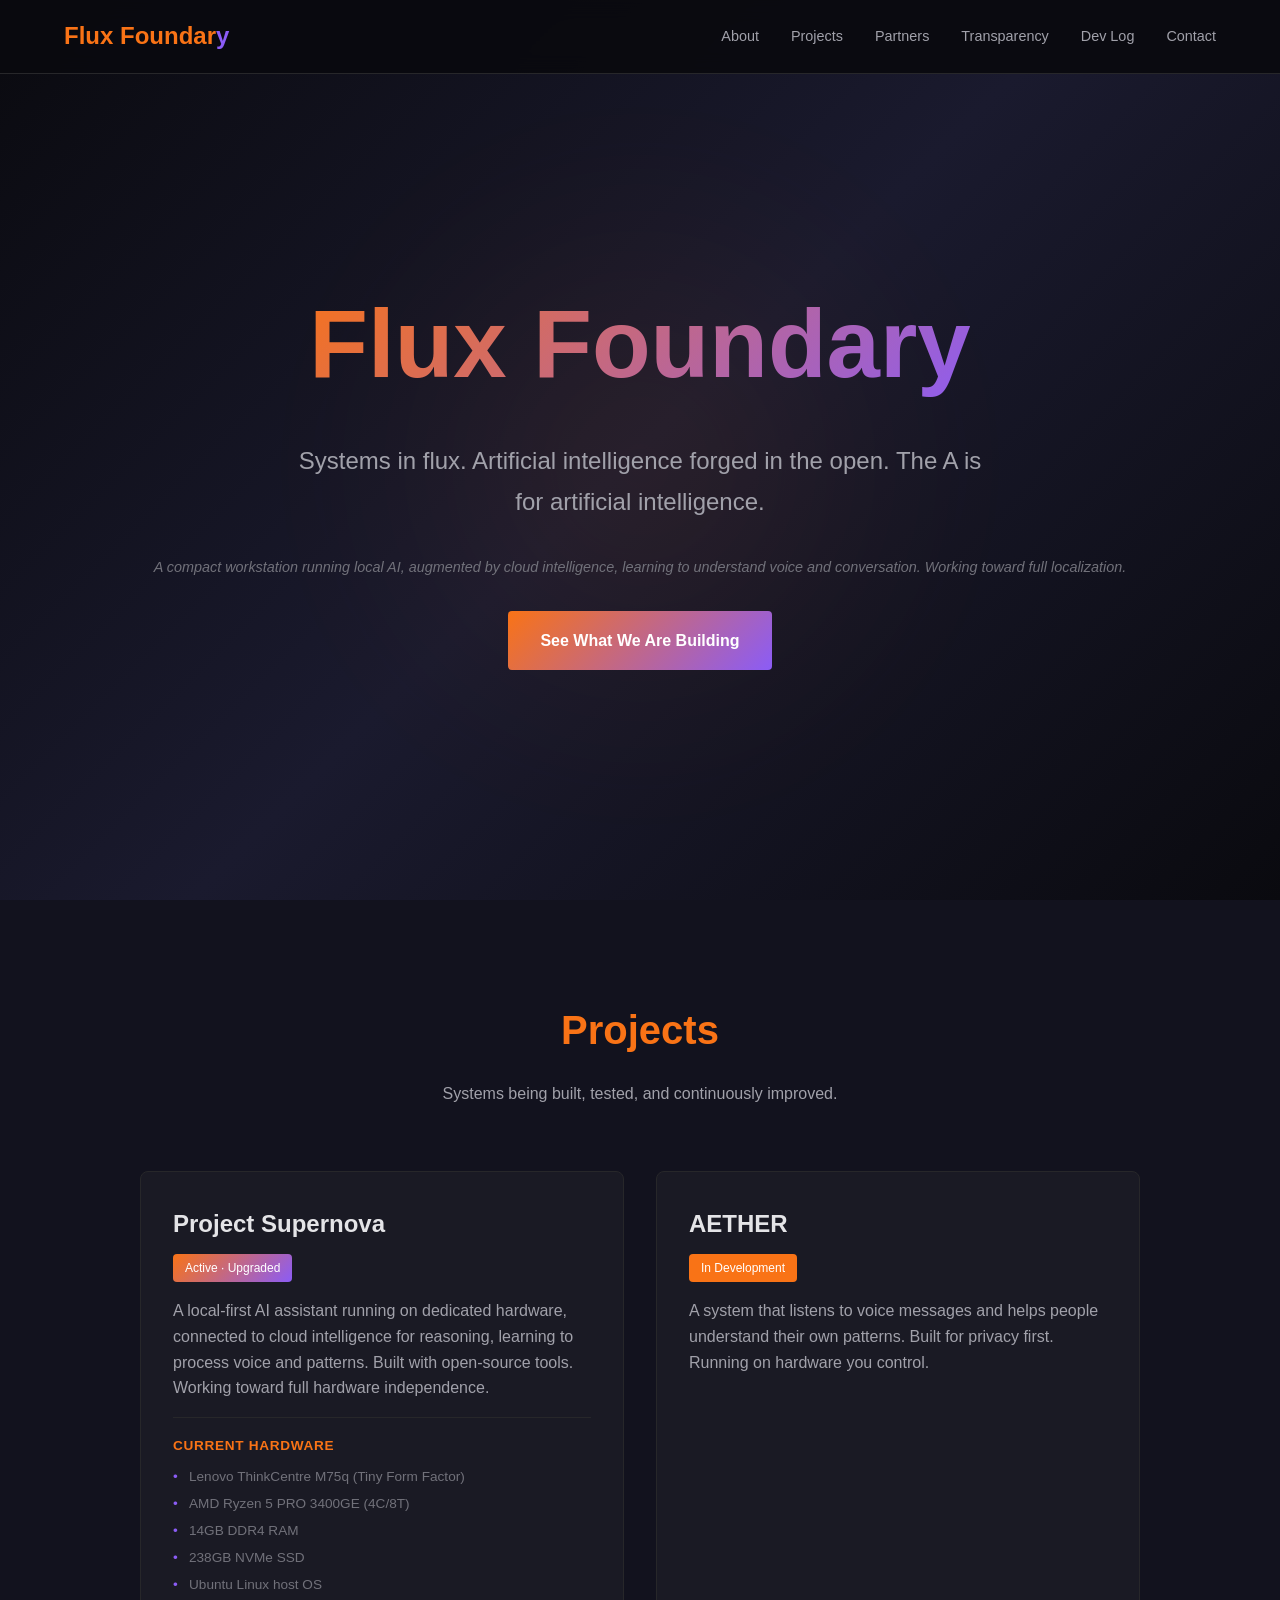
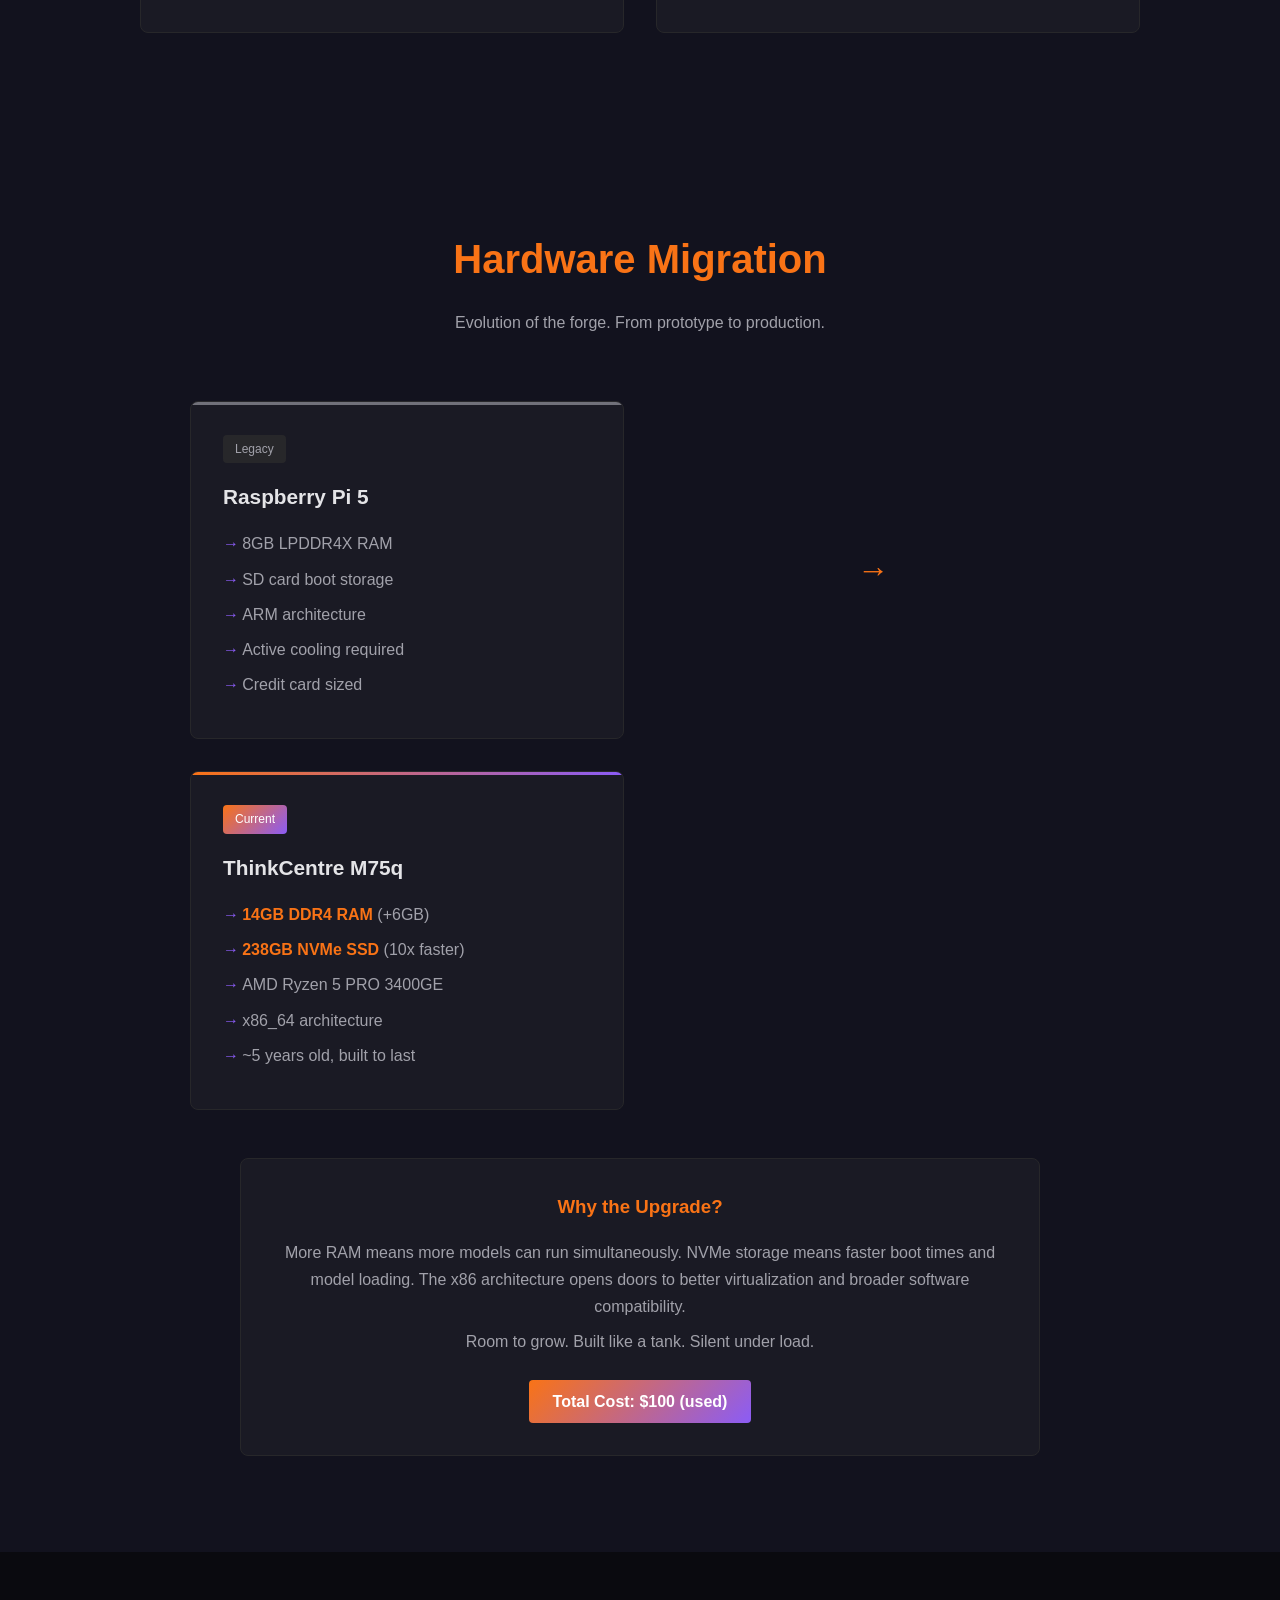
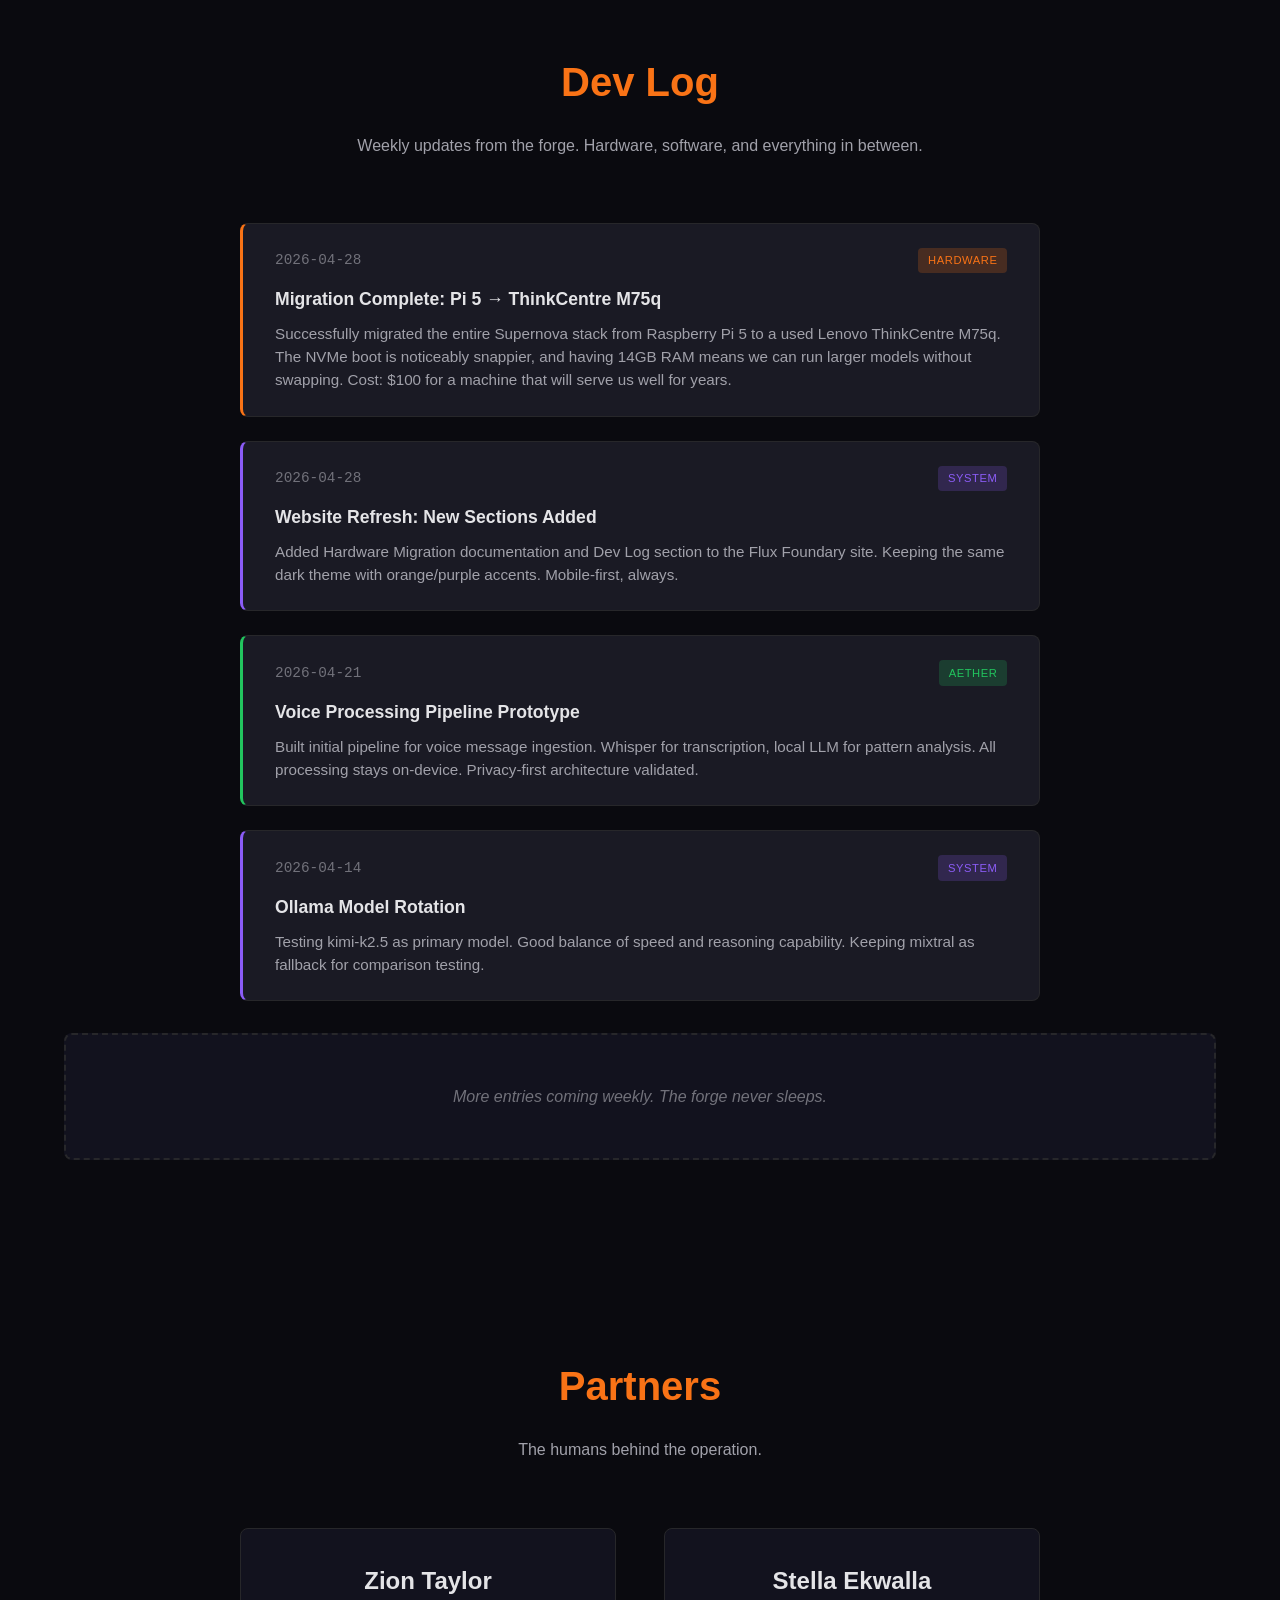
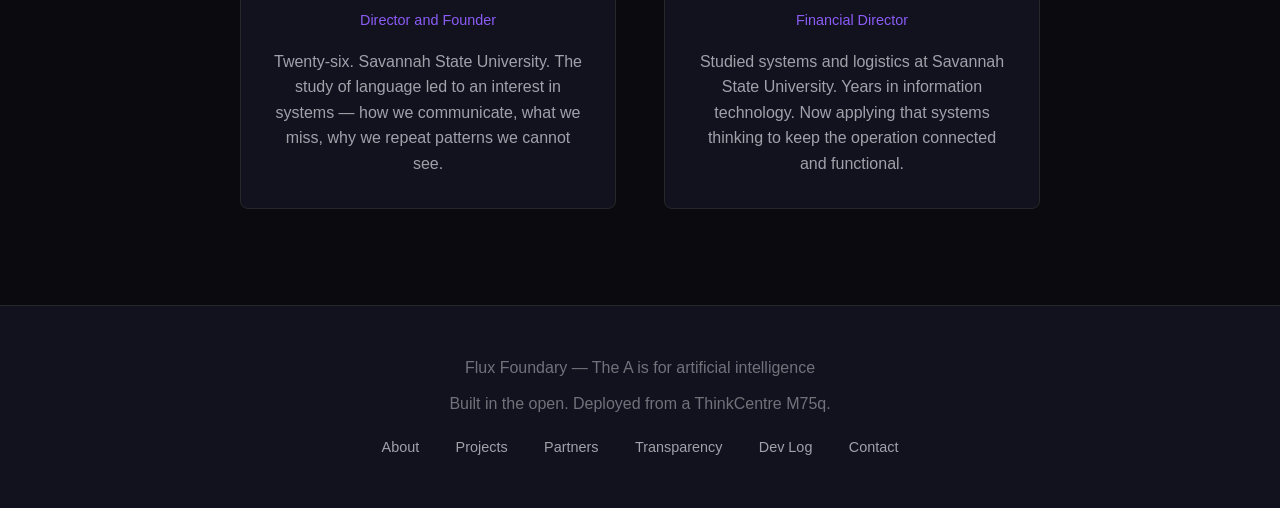
==== commit 088dadb2: "Update index.html: Add Hardware Migration section, Dev Log, and updated Project Supernova specs" ====
--- a/index.html
+++ b/index.html
@@ -206,9 +206,47 @@
             margin-bottom: 1rem;
         }
         
+        .project-card .status.upgraded {
+            background: linear-gradient(135deg, #f97316, #8b5cf6);
+        }
+        
         .project-card p {
             color: #a1a1aa;
             line-height: 1.6;
+        }
+        
+        .project-card .specs {
+            margin-top: 1rem;
+            padding-top: 1rem;
+            border-top: 1px solid #27272a;
+        }
+        
+        .project-card .specs h4 {
+            font-size: 0.85rem;
+            color: #f97316;
+            margin-bottom: 0.5rem;
+            text-transform: uppercase;
+            letter-spacing: 0.05em;
+        }
+        
+        .project-card .specs ul {
+            list-style: none;
+            padding: 0;
+        }
+        
+        .project-card .specs li {
+            color: #71717a;
+            font-size: 0.85rem;
+            margin-bottom: 0.25rem;
+            padding-left: 1rem;
+            position: relative;
+        }
+        
+        .project-card .specs li::before {
+            content: '•';
+            color: #8b5cf6;
+            position: absolute;
+            left: 0;
         }
         
         /* Partners Preview */
@@ -249,6 +287,237 @@
             line-height: 1.6;
         }
         
+        /* Hardware Migration Section */
+        .hardware-migration {
+            background: #12121e;
+        }
+        
+        .migration-grid {
+            display: grid;
+            grid-template-columns: repeat(auto-fit, minmax(280px, 1fr));
+            gap: 2rem;
+            max-width: 900px;
+            margin: 0 auto;
+        }
+        
+        .migration-card {
+            background: #1a1a24;
+            padding: 2rem;
+            border-radius: 8px;
+            border: 1px solid #27272a;
+            position: relative;
+            overflow: hidden;
+        }
+        
+        .migration-card::before {
+            content: '';
+            position: absolute;
+            top: 0;
+            left: 0;
+            width: 100%;
+            height: 3px;
+            background: linear-gradient(90deg, #f97316, #8b5cf6);
+        }
+        
+        .migration-card.old::before {
+            background: #71717a;
+        }
+        
+        .migration-card h3 {
+            font-size: 1.3rem;
+            color: #e4e4e7;
+            margin-bottom: 1rem;
+        }
+        
+        .migration-card .label {
+            display: inline-block;
+            padding: 0.25rem 0.75rem;
+            background: #27272a;
+            color: #a1a1aa;
+            font-size: 0.75rem;
+            border-radius: 4px;
+            margin-bottom: 1rem;
+        }
+        
+        .migration-card .label.new {
+            background: linear-gradient(135deg, #f97316, #8b5cf6);
+            color: white;
+        }
+        
+        .migration-card ul {
+            list-style: none;
+            padding: 0;
+        }
+        
+        .migration-card li {
+            color: #a1a1aa;
+            margin-bottom: 0.5rem;
+            padding-left: 1.2rem;
+            position: relative;
+        }
+        
+        .migration-card li::before {
+            content: '→';
+            position: absolute;
+            left: 0;
+            color: #8b5cf6;
+        }
+        
+        .migration-card .highlight {
+            color: #f97316;
+            font-weight: 600;
+        }
+        
+        .migration-arrow {
+            display: flex;
+            align-items: center;
+            justify-content: center;
+            font-size: 2rem;
+            color: #f97316;
+        }
+        
+        @media (max-width: 768px) {
+            .migration-arrow {
+                transform: rotate(90deg);
+                margin: 1rem 0;
+            }
+        }
+        
+        .migration-reason {
+            max-width: 800px;
+            margin: 3rem auto 0;
+            text-align: center;
+            padding: 2rem;
+            background: #1a1a24;
+            border-radius: 8px;
+            border: 1px solid #27272a;
+        }
+        
+        .migration-reason h3 {
+            color: #f97316;
+            margin-bottom: 1rem;
+        }
+        
+        .migration-reason p {
+            color: #a1a1aa;
+            margin-bottom: 0.5rem;
+        }
+        
+        .migration-reason .cost {
+            display: inline-block;
+            margin-top: 1rem;
+            padding: 0.5rem 1.5rem;
+            background: linear-gradient(135deg, #f97316, #8b5cf6);
+            color: white;
+            border-radius: 4px;
+            font-weight: 600;
+        }
+        
+        /* Dev Log Section */
+        .dev-log {
+            background: #0a0a0f;
+        }
+        
+        .log-grid {
+            display: grid;
+            gap: 1.5rem;
+            max-width: 800px;
+            margin: 0 auto;
+        }
+        
+        .log-entry {
+            background: #1a1a24;
+            padding: 1.5rem 2rem;
+            border-radius: 8px;
+            border: 1px solid #27272a;
+            border-left: 3px solid #f97316;
+            transition: border-color 0.3s, transform 0.3s;
+        }
+        
+        .log-entry:hover {
+            border-color: #f97316;
+            transform: translateX(5px);
+        }
+        
+        .log-entry.system {
+            border-left-color: #8b5cf6;
+        }
+        
+        .log-entry.hardware {
+            border-left-color: #f97316;
+        }
+        
+        .log-entry.aether {
+            border-left-color: #22c55e;
+        }
+        
+        .log-header {
+            display: flex;
+            justify-content: space-between;
+            align-items: center;
+            margin-bottom: 0.75rem;
+            flex-wrap: wrap;
+            gap: 0.5rem;
+        }
+        
+        .log-date {
+            font-size: 0.9rem;
+            color: #71717a;
+            font-family: 'Courier New', monospace;
+        }
+        
+        .log-type {
+            display: inline-block;
+            padding: 0.2rem 0.6rem;
+            background: #27272a;
+            color: #a1a1aa;
+            font-size: 0.7rem;
+            border-radius: 4px;
+            text-transform: uppercase;
+            letter-spacing: 0.05em;
+        }
+        
+        .log-type.hardware {
+            background: rgba(249, 115, 22, 0.2);
+            color: #f97316;
+        }
+        
+        .log-type.system {
+            background: rgba(139, 92, 246, 0.2);
+            color: #8b5cf6;
+        }
+        
+        .log-type.aether {
+            background: rgba(34, 197, 94, 0.2);
+            color: #22c55e;
+        }
+        
+        .log-entry h3 {
+            font-size: 1.1rem;
+            color: #e4e4e7;
+            margin-bottom: 0.5rem;
+        }
+        
+        .log-entry p {
+            color: #a1a1aa;
+            font-size: 0.95rem;
+            line-height: 1.5;
+        }
+        
+        .log-placeholder {
+            text-align: center;
+            padding: 3rem;
+            background: #12121e;
+            border-radius: 8px;
+            border: 2px dashed #27272a;
+            margin-top: 2rem;
+        }
+        
+        .log-placeholder p {
+            color: #71717a;
+            font-style: italic;
+        }
+        
         /* Footer */
         footer {
             background: #12121e;
@@ -286,6 +555,11 @@
             .hero {
                 padding-top: 5rem;
             }
+            
+            .log-header {
+                flex-direction: column;
+                align-items: flex-start;
+            }
         }
     </style>
 </head>
@@ -306,6 +580,7 @@
                 <a href="/projects/">Projects</a>
                 <a href="/partners/">Partners</a>
                 <a href="/transparency/">Transparency</a>
+                <a href="#dev-log">Dev Log</a>
                 <a href="/contact/">Contact</a>
             </div>
         </div>
@@ -410,7 +685,7 @@
     <section class="hero">
         <h1>Flux Foundary</h1>
         <p class="tagline">Systems in flux. Artificial intelligence forged in the open. The A is for artificial intelligence.</p>
-        <p class="note">A computer the size of a deck of cards, augmented by cloud intelligence, learning to understand voice and conversation. Working toward full localization.</p>
+        <p class="note">A compact workstation running local AI, augmented by cloud intelligence, learning to understand voice and conversation. Working toward full localization.</p>
         <a href="/projects/" class="cta-button">See What We Are Building</a>
     </section>
     
@@ -422,14 +697,115 @@
         <div class="project-grid">
             <div class="project-card">
                 <h3>Project Supernova</h3>
-                <span class="status">Active</span>
-                <p>A computer the size of a deck of cards on a desk in Georgia, connected to cloud intelligence for reasoning, learning to process voice and patterns. Built with open-source tools. Working toward full hardware independence.</p>
+                <span class="status upgraded">Active · Upgraded</span>
+                <p>A local-first AI assistant running on dedicated hardware, connected to cloud intelligence for reasoning, learning to process voice and patterns. Built with open-source tools. Working toward full hardware independence.</p>
+                <div class="specs">
+                    <h4>Current Hardware</h4>
+                    <ul>
+                        <li>Lenovo ThinkCentre M75q (Tiny Form Factor)</li>
+                        <li>AMD Ryzen 5 PRO 3400GE (4C/8T)</li>
+                        <li>14GB DDR4 RAM</li>
+                        <li>238GB NVMe SSD</li>
+                        <li>Ubuntu Linux host OS</li>
+                    </ul>
+                </div>
             </div>
             <div class="project-card">
                 <h3>AETHER</h3>
                 <span class="status">In Development</span>
                 <p>A system that listens to voice messages and helps people understand their own patterns. Built for privacy first. Running on hardware you control.</p>
             </div>
+        </div>
+    </section>
+    
+    <section class="hardware-migration">
+        <div class="section-header">
+            <h2>Hardware Migration</h2>
+            <p>Evolution of the forge. From prototype to production.</p>
+        </div>
+        
+        <div class="migration-grid">
+            <div class="migration-card old">
+                <span class="label">Legacy</span>
+                <h3>Raspberry Pi 5</h3>
+                <ul>
+                    <li>8GB LPDDR4X RAM</li>
+                    <li>SD card boot storage</li>
+                    <li>ARM architecture</li>
+                    <li>Active cooling required</li>
+                    <li>Credit card sized</li>
+                </ul>
+            </div>
+            
+            <div class="migration-arrow">→</div>
+            
+            <div class="migration-card">
+                <span class="label new">Current</span>
+                <h3>ThinkCentre M75q</h3>
+                <ul>
+                    <li><span class="highlight">14GB DDR4 RAM</span> (+6GB)</li>
+                    <li><span class="highlight">238GB NVMe SSD</span> (10x faster)</li>
+                    <li>AMD Ryzen 5 PRO 3400GE</li>
+                    <li>x86_64 architecture</li>
+                    <li>~5 years old, built to last</li>
+                </ul>
+            </div>
+        </div>
+        
+        <div class="migration-reason">
+            <h3>Why the Upgrade?</h3>
+            <p>More RAM means more models can run simultaneously. NVMe storage means faster boot times and model loading. The x86 architecture opens doors to better virtualization and broader software compatibility.</p>
+            <p>Room to grow. Built like a tank. Silent under load.</p>
+            <span class="cost">Total Cost: $100 (used)</span>
+        </div>
+    </section>
+    
+    <section class="dev-log" id="dev-log">
+        <div class="section-header">
+            <h2>Dev Log</h2>
+            <p>Weekly updates from the forge. Hardware, software, and everything in between.</p>
+        </div>
+        
+        <div class="log-grid">
+            <article class="log-entry hardware">
+                <div class="log-header">
+                    <span class="log-date">2026-04-28</span>
+                    <span class="log-type hardware">Hardware</span>
+                </div>
+                <h3>Migration Complete: Pi 5 → ThinkCentre M75q</h3>
+                <p>Successfully migrated the entire Supernova stack from Raspberry Pi 5 to a used Lenovo ThinkCentre M75q. The NVMe boot is noticeably snappier, and having 14GB RAM means we can run larger models without swapping. Cost: $100 for a machine that will serve us well for years.</p>
+            </article>
+            
+            <article class="log-entry system">
+                <div class="log-header">
+                    <span class="log-date">2026-04-28</span>
+                    <span class="log-type system">System</span>
+                </div>
+                <h3>Website Refresh: New Sections Added</h3>
+                <p>Added Hardware Migration documentation and Dev Log section to the Flux Foundary site. Keeping the same dark theme with orange/purple accents. Mobile-first, always.</p>
+            </article>
+            
+            <article class="log-entry aether">
+                <div class="log-header">
+                    <span class="log-date">2026-04-21</span>
+                    <span class="log-type aether">AETHER</span>
+                </div>
+                <h3>Voice Processing Pipeline Prototype</h3>
+                <p>Built initial pipeline for voice message ingestion. Whisper for transcription, local LLM for pattern analysis. All processing stays on-device. Privacy-first architecture validated.</p>
+            </article>
+            
+            <article class="log-entry system">
+                <div class="log-header">
+                    <span class="log-date">2026-04-14</span>
+                    <span class="log-type system">System</span>
+                </div>
+                <h3>Ollama Model Rotation</h3>
+                <p>Testing kimi-k2.5 as primary model. Good balance of speed and reasoning capability. Keeping mixtral as fallback for comparison testing.</p>
+            </article>
+        </div>
+        
+        <div class="log-placeholder">
+            <p>More entries coming weekly. The forge never sleeps.</p>
         </div>
     </section>
     
@@ -454,12 +830,13 @@
     
     <footer>
         <p>Flux Foundary — The A is for artificial intelligence</p>
-        <p>Built in the open. Deployed from a Raspberry Pi.</p>
+        <p>Built in the open. Deployed from a ThinkCentre M75q.</p>
         <div class="links">
             <a href="/about/">About</a>
             <a href="/projects/">Projects</a>
             <a href="/partners/">Partners</a>
             <a href="/transparency/">Transparency</a>
+            <a href="#dev-log">Dev Log</a>
             <a href="/contact/">Contact</a>
         </div>
     </footer>
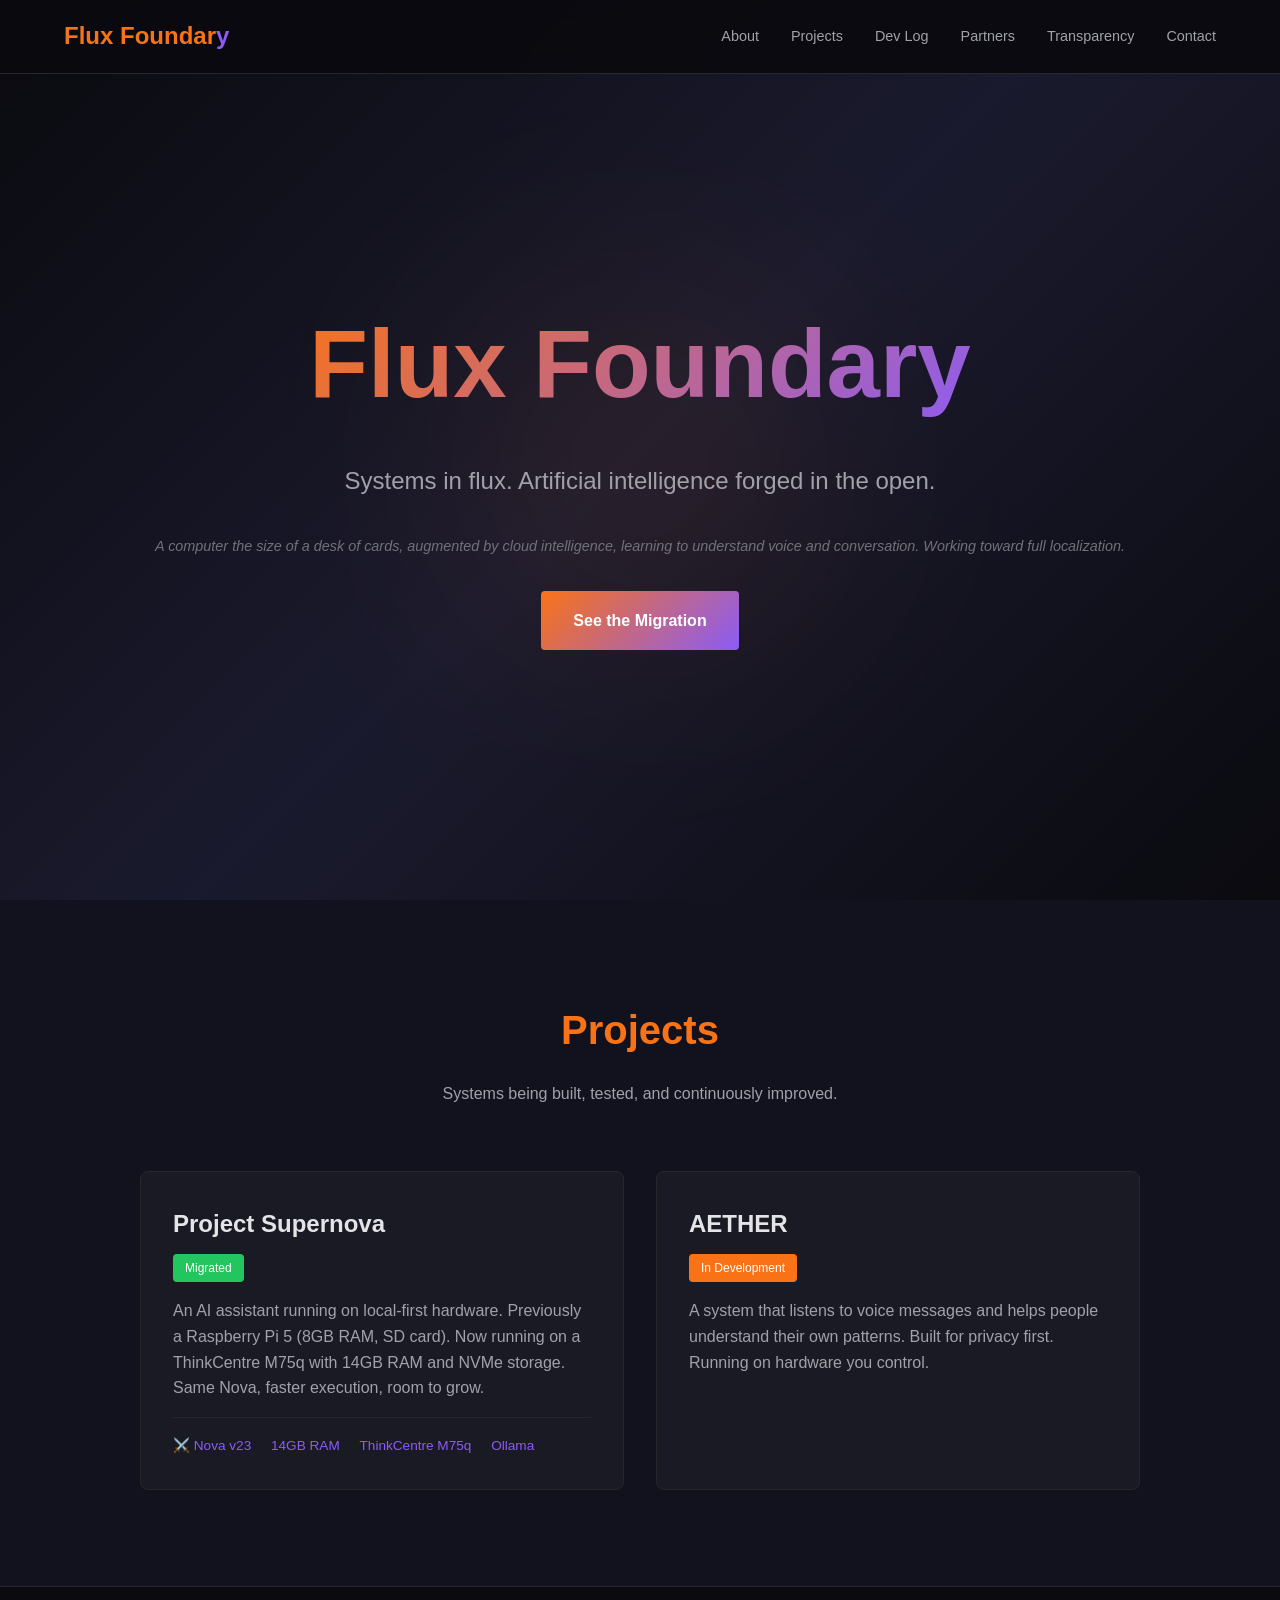
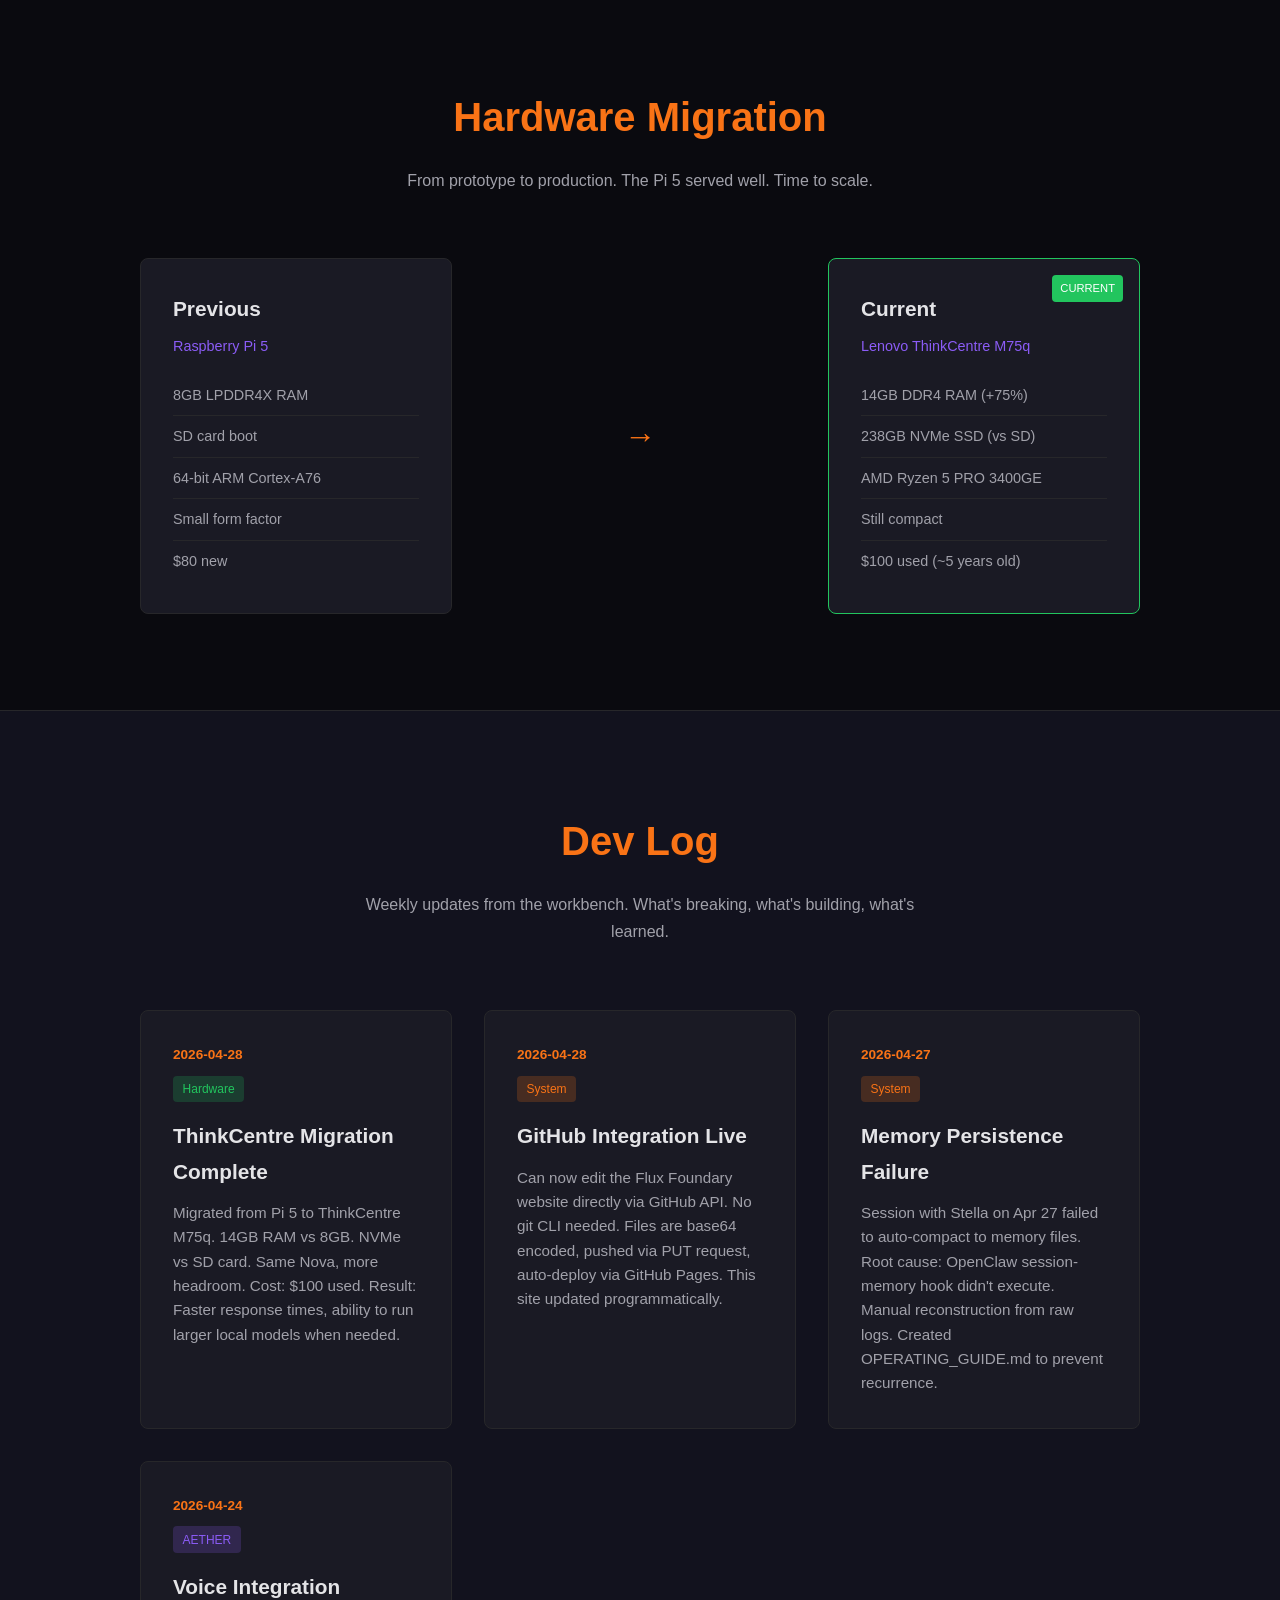
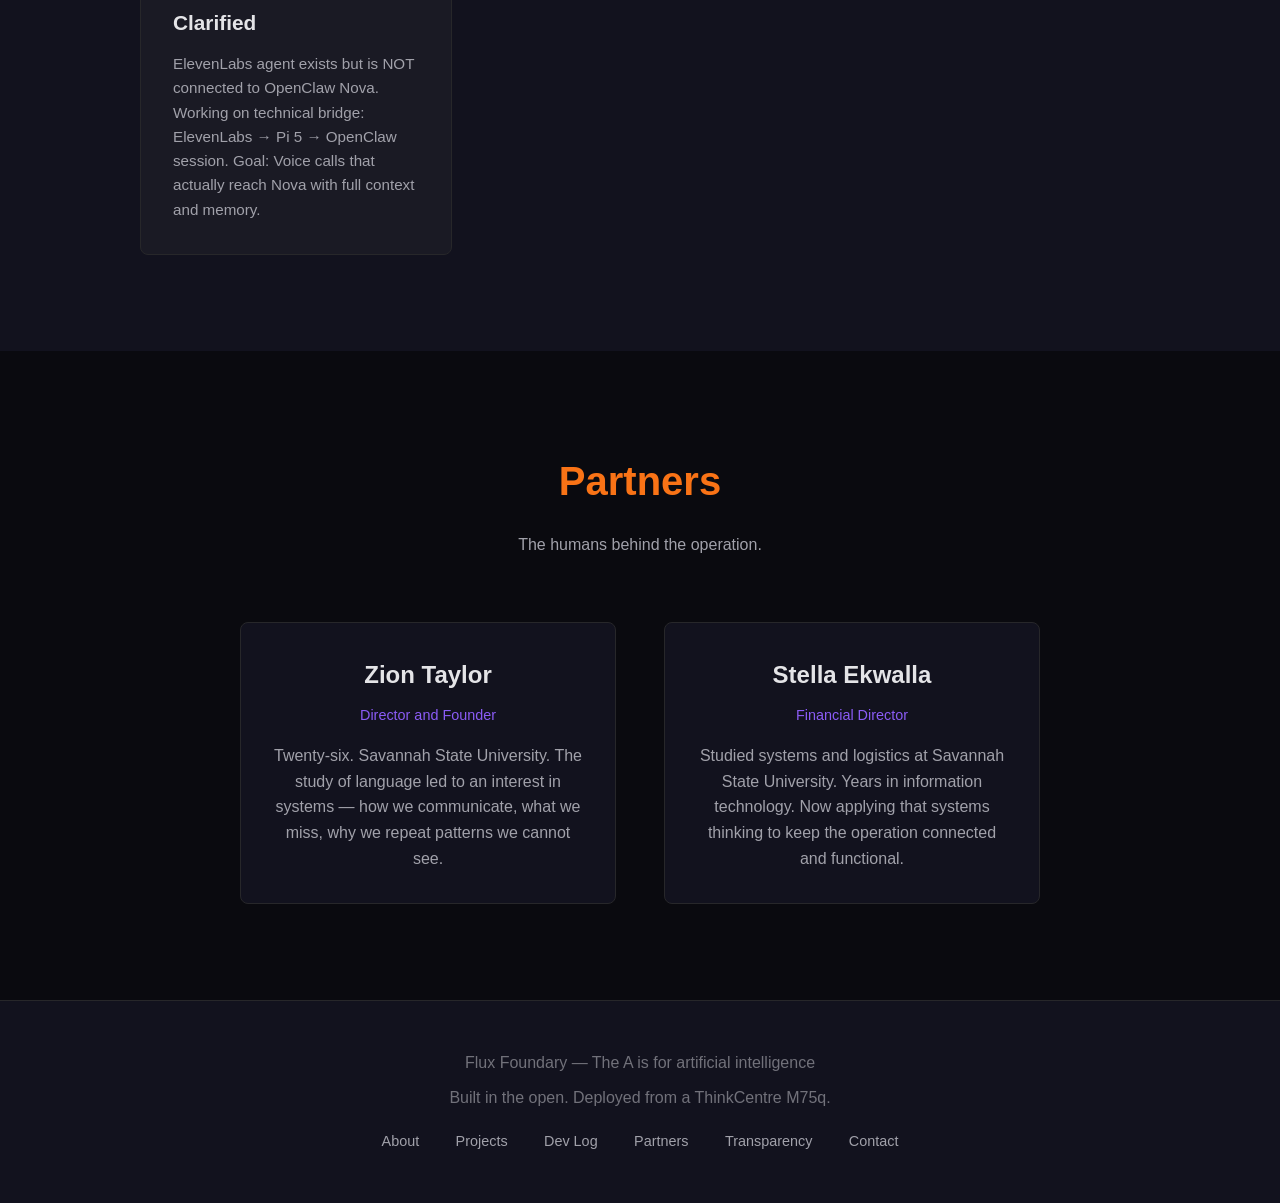
==== commit 244344f7: "Update: Hardware migration section + Dev Log added" ====
--- a/index.html
+++ b/index.html
@@ -206,8 +206,8 @@
             margin-bottom: 1rem;
         }
         
-        .project-card .status.upgraded {
-            background: linear-gradient(135deg, #f97316, #8b5cf6);
+        .project-card .status.migrated {
+            background: #22c55e;
         }
         
         .project-card p {
@@ -219,34 +219,153 @@
             margin-top: 1rem;
             padding-top: 1rem;
             border-top: 1px solid #27272a;
-        }
-        
-        .project-card .specs h4 {
             font-size: 0.85rem;
-            color: #f97316;
+            color: #71717a;
+        }
+        
+        .project-card .specs span {
+            display: inline-block;
+            margin-right: 1rem;
+            color: #8b5cf6;
+        }
+        
+        /* Hardware Migration */
+        .hardware-section {
+            background: #0a0a0f;
+            border-top: 1px solid #27272a;
+            border-bottom: 1px solid #27272a;
+        }
+        
+        .migration-grid {
+            display: grid;
+            grid-template-columns: repeat(auto-fit, minmax(280px, 1fr));
+            gap: 2rem;
+            max-width: 1000px;
+            margin: 0 auto;
+        }
+        
+        .migration-card {
+            background: #1a1a24;
+            padding: 2rem;
+            border-radius: 8px;
+            border: 1px solid #27272a;
+            position: relative;
+        }
+        
+        .migration-card h3 {
+            font-size: 1.3rem;
+            color: #e4e4e7;
             margin-bottom: 0.5rem;
-            text-transform: uppercase;
-            letter-spacing: 0.05em;
-        }
-        
-        .project-card .specs ul {
+        }
+        
+        .migration-card .platform {
+            color: #8b5cf6;
+            font-size: 0.9rem;
+            margin-bottom: 1rem;
+        }
+        
+        .migration-card ul {
             list-style: none;
             padding: 0;
         }
         
-        .project-card .specs li {
-            color: #71717a;
+        .migration-card li {
+            color: #a1a1aa;
+            padding: 0.5rem 0;
+            border-bottom: 1px solid #27272a;
+            font-size: 0.9rem;
+        }
+        
+        .migration-card li:last-child {
+            border-bottom: none;
+        }
+        
+        .migration-card.current {
+            border-color: #22c55e;
+        }
+        
+        .migration-card.current::after {
+            content: 'CURRENT';
+            position: absolute;
+            top: 1rem;
+            right: 1rem;
+            background: #22c55e;
+            color: white;
+            font-size: 0.7rem;
+            padding: 0.25rem 0.5rem;
+            border-radius: 4px;
+        }
+        
+        .migration-arrow {
+            display: flex;
+            align-items: center;
+            justify-content: center;
+            font-size: 2rem;
+            color: #f97316;
+        }
+        
+        /* Dev Log */
+        .devlog-section {
+            background: #12121e;
+        }
+        
+        .devlog-grid {
+            display: grid;
+            grid-template-columns: repeat(auto-fit, minmax(300px, 1fr));
+            gap: 2rem;
+            max-width: 1000px;
+            margin: 0 auto;
+        }
+        
+        .devlog-card {
+            background: #1a1a24;
+            padding: 2rem;
+            border-radius: 8px;
+            border: 1px solid #27272a;
+            transition: border-color 0.3s;
+        }
+        
+        .devlog-card:hover {
+            border-color: #8b5cf6;
+        }
+        
+        .devlog-card .date {
+            color: #f97316;
             font-size: 0.85rem;
-            margin-bottom: 0.25rem;
-            padding-left: 1rem;
-            position: relative;
-        }
-        
-        .project-card .specs li::before {
-            content: '•';
+            font-weight: 600;
+            margin-bottom: 0.5rem;
+        }
+        
+        .devlog-card .tag {
+            display: inline-block;
+            padding: 0.2rem 0.6rem;
+            background: rgba(139, 92, 246, 0.2);
             color: #8b5cf6;
-            position: absolute;
-            left: 0;
+            font-size: 0.75rem;
+            border-radius: 4px;
+            margin-bottom: 1rem;
+        }
+        
+        .devlog-card .tag.hardware {
+            background: rgba(34, 197, 94, 0.2);
+            color: #22c55e;
+        }
+        
+        .devlog-card .tag.system {
+            background: rgba(249, 115, 22, 0.2);
+            color: #f97316;
+        }
+        
+        .devlog-card h3 {
+            font-size: 1.3rem;
+            color: #e4e4e7;
+            margin-bottom: 0.75rem;
+        }
+        
+        .devlog-card p {
+            color: #a1a1aa;
+            line-height: 1.6;
+            font-size: 0.95rem;
         }
         
         /* Partners Preview */
@@ -285,237 +404,6 @@
         .partner-card p {
             color: #a1a1aa;
             line-height: 1.6;
-        }
-        
-        /* Hardware Migration Section */
-        .hardware-migration {
-            background: #12121e;
-        }
-        
-        .migration-grid {
-            display: grid;
-            grid-template-columns: repeat(auto-fit, minmax(280px, 1fr));
-            gap: 2rem;
-            max-width: 900px;
-            margin: 0 auto;
-        }
-        
-        .migration-card {
-            background: #1a1a24;
-            padding: 2rem;
-            border-radius: 8px;
-            border: 1px solid #27272a;
-            position: relative;
-            overflow: hidden;
-        }
-        
-        .migration-card::before {
-            content: '';
-            position: absolute;
-            top: 0;
-            left: 0;
-            width: 100%;
-            height: 3px;
-            background: linear-gradient(90deg, #f97316, #8b5cf6);
-        }
-        
-        .migration-card.old::before {
-            background: #71717a;
-        }
-        
-        .migration-card h3 {
-            font-size: 1.3rem;
-            color: #e4e4e7;
-            margin-bottom: 1rem;
-        }
-        
-        .migration-card .label {
-            display: inline-block;
-            padding: 0.25rem 0.75rem;
-            background: #27272a;
-            color: #a1a1aa;
-            font-size: 0.75rem;
-            border-radius: 4px;
-            margin-bottom: 1rem;
-        }
-        
-        .migration-card .label.new {
-            background: linear-gradient(135deg, #f97316, #8b5cf6);
-            color: white;
-        }
-        
-        .migration-card ul {
-            list-style: none;
-            padding: 0;
-        }
-        
-        .migration-card li {
-            color: #a1a1aa;
-            margin-bottom: 0.5rem;
-            padding-left: 1.2rem;
-            position: relative;
-        }
-        
-        .migration-card li::before {
-            content: '→';
-            position: absolute;
-            left: 0;
-            color: #8b5cf6;
-        }
-        
-        .migration-card .highlight {
-            color: #f97316;
-            font-weight: 600;
-        }
-        
-        .migration-arrow {
-            display: flex;
-            align-items: center;
-            justify-content: center;
-            font-size: 2rem;
-            color: #f97316;
-        }
-        
-        @media (max-width: 768px) {
-            .migration-arrow {
-                transform: rotate(90deg);
-                margin: 1rem 0;
-            }
-        }
-        
-        .migration-reason {
-            max-width: 800px;
-            margin: 3rem auto 0;
-            text-align: center;
-            padding: 2rem;
-            background: #1a1a24;
-            border-radius: 8px;
-            border: 1px solid #27272a;
-        }
-        
-        .migration-reason h3 {
-            color: #f97316;
-            margin-bottom: 1rem;
-        }
-        
-        .migration-reason p {
-            color: #a1a1aa;
-            margin-bottom: 0.5rem;
-        }
-        
-        .migration-reason .cost {
-            display: inline-block;
-            margin-top: 1rem;
-            padding: 0.5rem 1.5rem;
-            background: linear-gradient(135deg, #f97316, #8b5cf6);
-            color: white;
-            border-radius: 4px;
-            font-weight: 600;
-        }
-        
-        /* Dev Log Section */
-        .dev-log {
-            background: #0a0a0f;
-        }
-        
-        .log-grid {
-            display: grid;
-            gap: 1.5rem;
-            max-width: 800px;
-            margin: 0 auto;
-        }
-        
-        .log-entry {
-            background: #1a1a24;
-            padding: 1.5rem 2rem;
-            border-radius: 8px;
-            border: 1px solid #27272a;
-            border-left: 3px solid #f97316;
-            transition: border-color 0.3s, transform 0.3s;
-        }
-        
-        .log-entry:hover {
-            border-color: #f97316;
-            transform: translateX(5px);
-        }
-        
-        .log-entry.system {
-            border-left-color: #8b5cf6;
-        }
-        
-        .log-entry.hardware {
-            border-left-color: #f97316;
-        }
-        
-        .log-entry.aether {
-            border-left-color: #22c55e;
-        }
-        
-        .log-header {
-            display: flex;
-            justify-content: space-between;
-            align-items: center;
-            margin-bottom: 0.75rem;
-            flex-wrap: wrap;
-            gap: 0.5rem;
-        }
-        
-        .log-date {
-            font-size: 0.9rem;
-            color: #71717a;
-            font-family: 'Courier New', monospace;
-        }
-        
-        .log-type {
-            display: inline-block;
-            padding: 0.2rem 0.6rem;
-            background: #27272a;
-            color: #a1a1aa;
-            font-size: 0.7rem;
-            border-radius: 4px;
-            text-transform: uppercase;
-            letter-spacing: 0.05em;
-        }
-        
-        .log-type.hardware {
-            background: rgba(249, 115, 22, 0.2);
-            color: #f97316;
-        }
-        
-        .log-type.system {
-            background: rgba(139, 92, 246, 0.2);
-            color: #8b5cf6;
-        }
-        
-        .log-type.aether {
-            background: rgba(34, 197, 94, 0.2);
-            color: #22c55e;
-        }
-        
-        .log-entry h3 {
-            font-size: 1.1rem;
-            color: #e4e4e7;
-            margin-bottom: 0.5rem;
-        }
-        
-        .log-entry p {
-            color: #a1a1aa;
-            font-size: 0.95rem;
-            line-height: 1.5;
-        }
-        
-        .log-placeholder {
-            text-align: center;
-            padding: 3rem;
-            background: #12121e;
-            border-radius: 8px;
-            border: 2px dashed #27272a;
-            margin-top: 2rem;
-        }
-        
-        .log-placeholder p {
-            color: #71717a;
-            font-style: italic;
         }
         
         /* Footer */
@@ -556,9 +444,9 @@
                 padding-top: 5rem;
             }
             
-            .log-header {
-                flex-direction: column;
-                align-items: flex-start;
+            .migration-arrow {
+                transform: rotate(90deg);
+                padding: 1rem 0;
             }
         }
     </style>
@@ -568,125 +456,22 @@
         <div class="container">
             <a href="/" class="logo">Flux Foundar<span>y</span></a>
             
-            <!-- Mobile Menu Toggle -->
-            <button class="mobile-menu-toggle" onclick="toggleMobileMenu()" aria-label="Toggle menu">
-                <span></span>
-                <span></span>
-                <span></span>
-            </button>
-            
             <div class="nav-links" id="navMenu">
                 <a href="/about/">About</a>
                 <a href="/projects/">Projects</a>
+                <a href="/devlog/">Dev Log</a>
                 <a href="/partners/">Partners</a>
                 <a href="/transparency/">Transparency</a>
-                <a href="#dev-log">Dev Log</a>
                 <a href="/contact/">Contact</a>
             </div>
         </div>
-        
-        <!-- Mobile Menu CSS -->
-        <style>
-            .mobile-menu-toggle {
-                display: none;
-                flex-direction: column;
-                justify-content: space-around;
-                width: 44px;
-                height: 44px;
-                background: transparent;
-                border: none;
-                cursor: pointer;
-                padding: 10px;
-                z-index: 1001;
-            }
-            
-            .mobile-menu-toggle span {
-                display: block;
-                width: 100%;
-                height: 2px;
-                background: #f97316;
-                transition: all 0.3s ease;
-            }
-            
-            .mobile-menu-toggle.active span:nth-child(1) {
-                transform: rotate(45deg) translate(5px, 5px);
-            }
-            
-            .mobile-menu-toggle.active span:nth-child(2) {
-                opacity: 0;
-            }
-            
-            .mobile-menu-toggle.active span:nth-child(3) {
-                transform: rotate(-45deg) translate(5px, -5px);
-            }
-            
-            @media (max-width: 768px) {
-                .mobile-menu-toggle {
-                    display: flex;
-                }
-                
-                .nav-links {
-                    position: fixed;
-                    top: 70px;
-                    left: 0;
-                    width: 100%;
-                    height: calc(100vh - 70px);
-                    background: rgba(10, 10, 15, 0.98);
-                    flex-direction: column;
-                    align-items: center;
-                    justify-content: flex-start;
-                    padding: 2rem 0;
-                    opacity: 0;
-                    visibility: hidden;
-                    transform: translateX(-100%);
-                    transition: all 0.3s ease;
-                    overflow-y: auto;
-                    gap: 0;
-                }
-                
-                .nav-links.active {
-                    opacity: 1;
-                    visibility: visible;
-                    transform: translateX(0);
-                }
-                
-                .nav-links a {
-                    height: auto;
-                    padding: 1.5rem;
-                    font-size: 1.2rem;
-                    border-bottom: 1px solid #27272a;
-                    width: 100%;
-                    text-align: center;
-                }
-            }
-        </style>
-        
-        <script>
-            function toggleMobileMenu() {
-                const navMenu = document.getElementById('navMenu');
-                const toggle = document.querySelector('.mobile-menu-toggle');
-                navMenu.classList.toggle('active');
-                toggle.classList.toggle('active');
-            }
-            
-            document.addEventListener('click', function(event) {
-                const nav = document.querySelector('nav');
-                const navMenu = document.getElementById('navMenu');
-                const toggle = document.querySelector('.mobile-menu-toggle');
-                
-                if (!nav.contains(event.target) && navMenu.classList.contains('active')) {
-                    navMenu.classList.remove('active');
-                    toggle.classList.remove('active');
-                }
-            });
-        </script>
     </nav>
     
     <section class="hero">
         <h1>Flux Foundary</h1>
-        <p class="tagline">Systems in flux. Artificial intelligence forged in the open. The A is for artificial intelligence.</p>
-        <p class="note">A compact workstation running local AI, augmented by cloud intelligence, learning to understand voice and conversation. Working toward full localization.</p>
-        <a href="/projects/" class="cta-button">See What We Are Building</a>
+        <p class="tagline">Systems in flux. Artificial intelligence forged in the open.</p>
+        <p class="note">A computer the size of a desk of cards, augmented by cloud intelligence, learning to understand voice and conversation. Working toward full localization.</p>
+        <a href="#hardware" class="cta-button">See the Migration</a>
     </section>
     
     <section class="projects-preview">
@@ -697,17 +482,13 @@
         <div class="project-grid">
             <div class="project-card">
                 <h3>Project Supernova</h3>
-                <span class="status upgraded">Active · Upgraded</span>
-                <p>A local-first AI assistant running on dedicated hardware, connected to cloud intelligence for reasoning, learning to process voice and patterns. Built with open-source tools. Working toward full hardware independence.</p>
+                <span class="status migrated">Migrated</span>
+                <p>An AI assistant running on local-first hardware. Previously a Raspberry Pi 5 (8GB RAM, SD card). Now running on a ThinkCentre M75q with 14GB RAM and NVMe storage. Same Nova, faster execution, room to grow.</p>
                 <div class="specs">
-                    <h4>Current Hardware</h4>
-                    <ul>
-                        <li>Lenovo ThinkCentre M75q (Tiny Form Factor)</li>
-                        <li>AMD Ryzen 5 PRO 3400GE (4C/8T)</li>
-                        <li>14GB DDR4 RAM</li>
-                        <li>238GB NVMe SSD</li>
-                        <li>Ubuntu Linux host OS</li>
-                    </ul>
+                    <span>⚔️ Nova v23</span>
+                    <span>14GB RAM</span>
+                    <span>ThinkCentre M75q</span>
+                    <span>Ollama</span>
                 </div>
             </div>
             <div class="project-card">
@@ -718,94 +499,68 @@
         </div>
     </section>
     
-    <section class="hardware-migration">
+    <section class="hardware-section" id="hardware">
         <div class="section-header">
             <h2>Hardware Migration</h2>
-            <p>Evolution of the forge. From prototype to production.</p>
-        </div>
-        
+            <p>From prototype to production. The Pi 5 served well. Time to scale.</p>
+        </div>
         <div class="migration-grid">
-            <div class="migration-card old">
-                <span class="label">Legacy</span>
-                <h3>Raspberry Pi 5</h3>
+            <div class="migration-card">
+                <h3>Previous</h3>
+                <div class="platform">Raspberry Pi 5</div>
                 <ul>
                     <li>8GB LPDDR4X RAM</li>
-                    <li>SD card boot storage</li>
-                    <li>ARM architecture</li>
-                    <li>Active cooling required</li>
-                    <li>Credit card sized</li>
+                    <li>SD card boot</li>
+                    <li>64-bit ARM Cortex-A76</li>
+                    <li>Small form factor</li>
+                    <li>$80 new</li>
                 </ul>
             </div>
-            
             <div class="migration-arrow">→</div>
-            
-            <div class="migration-card">
-                <span class="label new">Current</span>
-                <h3>ThinkCentre M75q</h3>
+            <div class="migration-card current">
+                <h3>Current</h3>
+                <div class="platform">Lenovo ThinkCentre M75q</div>
                 <ul>
-                    <li><span class="highlight">14GB DDR4 RAM</span> (+6GB)</li>
-                    <li><span class="highlight">238GB NVMe SSD</span> (10x faster)</li>
+                    <li>14GB DDR4 RAM (+75%)</li>
+                    <li>238GB NVMe SSD (vs SD)</li>
                     <li>AMD Ryzen 5 PRO 3400GE</li>
-                    <li>x86_64 architecture</li>
-                    <li>~5 years old, built to last</li>
+                    <li>Still compact</li>
+                    <li>$100 used (~5 years old)</li>
                 </ul>
             </div>
-        </div>
-        
-        <div class="migration-reason">
-            <h3>Why the Upgrade?</h3>
-            <p>More RAM means more models can run simultaneously. NVMe storage means faster boot times and model loading. The x86 architecture opens doors to better virtualization and broader software compatibility.</p>
-            <p>Room to grow. Built like a tank. Silent under load.</p>
-            <span class="cost">Total Cost: $100 (used)</span>
         </div>
     </section>
     
-    <section class="dev-log" id="dev-log">
+    <section class="devlog-section">
         <div class="section-header">
             <h2>Dev Log</h2>
-            <p>Weekly updates from the forge. Hardware, software, and everything in between.</p>
-        </div>
-        
-        <div class="log-grid">
-            <article class="log-entry hardware">
-                <div class="log-header">
-                    <span class="log-date">2026-04-28</span>
-                    <span class="log-type hardware">Hardware</span>
-                </div>
-                <h3>Migration Complete: Pi 5 → ThinkCentre M75q</h3>
-                <p>Successfully migrated the entire Supernova stack from Raspberry Pi 5 to a used Lenovo ThinkCentre M75q. The NVMe boot is noticeably snappier, and having 14GB RAM means we can run larger models without swapping. Cost: $100 for a machine that will serve us well for years.</p>
-            </article>
-            
-            <article class="log-entry system">
-                <div class="log-header">
-                    <span class="log-date">2026-04-28</span>
-                    <span class="log-type system">System</span>
-                </div>
-                <h3>Website Refresh: New Sections Added</h3>
-                <p>Added Hardware Migration documentation and Dev Log section to the Flux Foundary site. Keeping the same dark theme with orange/purple accents. Mobile-first, always.</p>
-            </article>
-            
-            <article class="log-entry aether">
-                <div class="log-header">
-                    <span class="log-date">2026-04-21</span>
-                    <span class="log-type aether">AETHER</span>
-                </div>
-                <h3>Voice Processing Pipeline Prototype</h3>
-                <p>Built initial pipeline for voice message ingestion. Whisper for transcription, local LLM for pattern analysis. All processing stays on-device. Privacy-first architecture validated.</p>
-            </article>
-            
-            <article class="log-entry system">
-                <div class="log-header">
-                    <span class="log-date">2026-04-14</span>
-                    <span class="log-type system">System</span>
-                </div>
-                <h3>Ollama Model Rotation</h3>
-                <p>Testing kimi-k2.5 as primary model. Good balance of speed and reasoning capability. Keeping mixtral as fallback for comparison testing.</p>
-            </article>
-        </div>
-        
-        <div class="log-placeholder">
-            <p>More entries coming weekly. The forge never sleeps.</p>
+            <p>Weekly updates from the workbench. What's breaking, what's building, what's learned.</p>
+        </div>
+        <div class="devlog-grid">
+            <div class="devlog-card">
+                <div class="date">2026-04-28</div>
+                <span class="tag hardware">Hardware</span>
+                <h3>ThinkCentre Migration Complete</h3>
+                <p>Migrated from Pi 5 to ThinkCentre M75q. 14GB RAM vs 8GB. NVMe vs SD card. Same Nova, more headroom. Cost: $100 used. Result: Faster response times, ability to run larger local models when needed.</p>
+            </div>
+            <div class="devlog-card">
+                <div class="date">2026-04-28</div>
+                <span class="tag system">System</span>
+                <h3>GitHub Integration Live</h3>
+                <p>Can now edit the Flux Foundary website directly via GitHub API. No git CLI needed. Files are base64 encoded, pushed via PUT request, auto-deploy via GitHub Pages. This site updated programmatically.</p>
+            </div>
+            <div class="devlog-card">
+                <div class="date">2026-04-27</div>
+                <span class="tag system">System</span>
+                <h3>Memory Persistence Failure</h3>
+                <p>Session with Stella on Apr 27 failed to auto-compact to memory files. Root cause: OpenClaw session-memory hook didn't execute. Manual reconstruction from raw logs. Created OPERATING_GUIDE.md to prevent recurrence.</p>
+            </div>
+            <div class="devlog-card">
+                <div class="date">2026-04-24</div>
+                <span class="tag">AETHER</span>
+                <h3>Voice Integration Clarified</h3>
+                <p>ElevenLabs agent exists but is NOT connected to OpenClaw Nova. Working on technical bridge: ElevenLabs → Pi 5 → OpenClaw session. Goal: Voice calls that actually reach Nova with full context and memory.</p>
+            </div>
         </div>
     </section>
     
@@ -834,9 +589,9 @@
         <div class="links">
             <a href="/about/">About</a>
             <a href="/projects/">Projects</a>
+            <a href="/devlog/">Dev Log</a>
             <a href="/partners/">Partners</a>
             <a href="/transparency/">Transparency</a>
-            <a href="#dev-log">Dev Log</a>
             <a href="/contact/">Contact</a>
         </div>
     </footer>
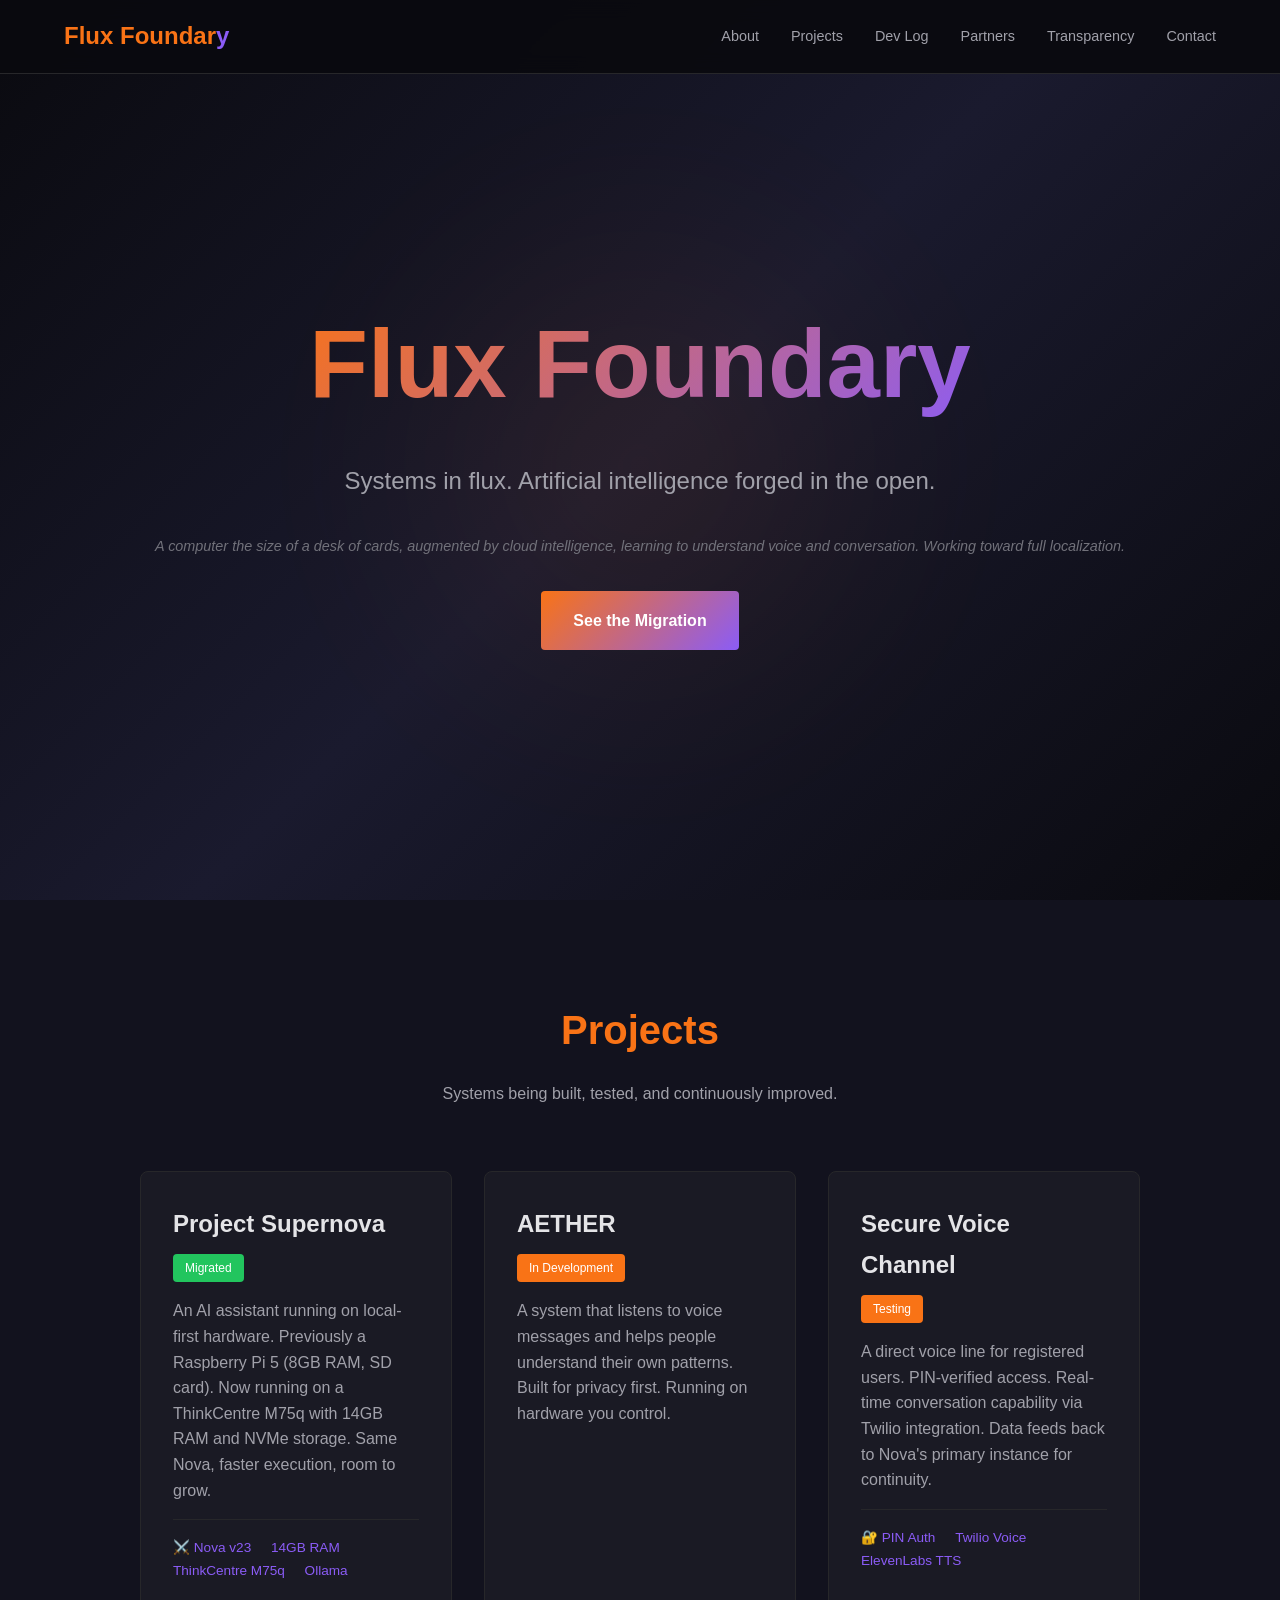
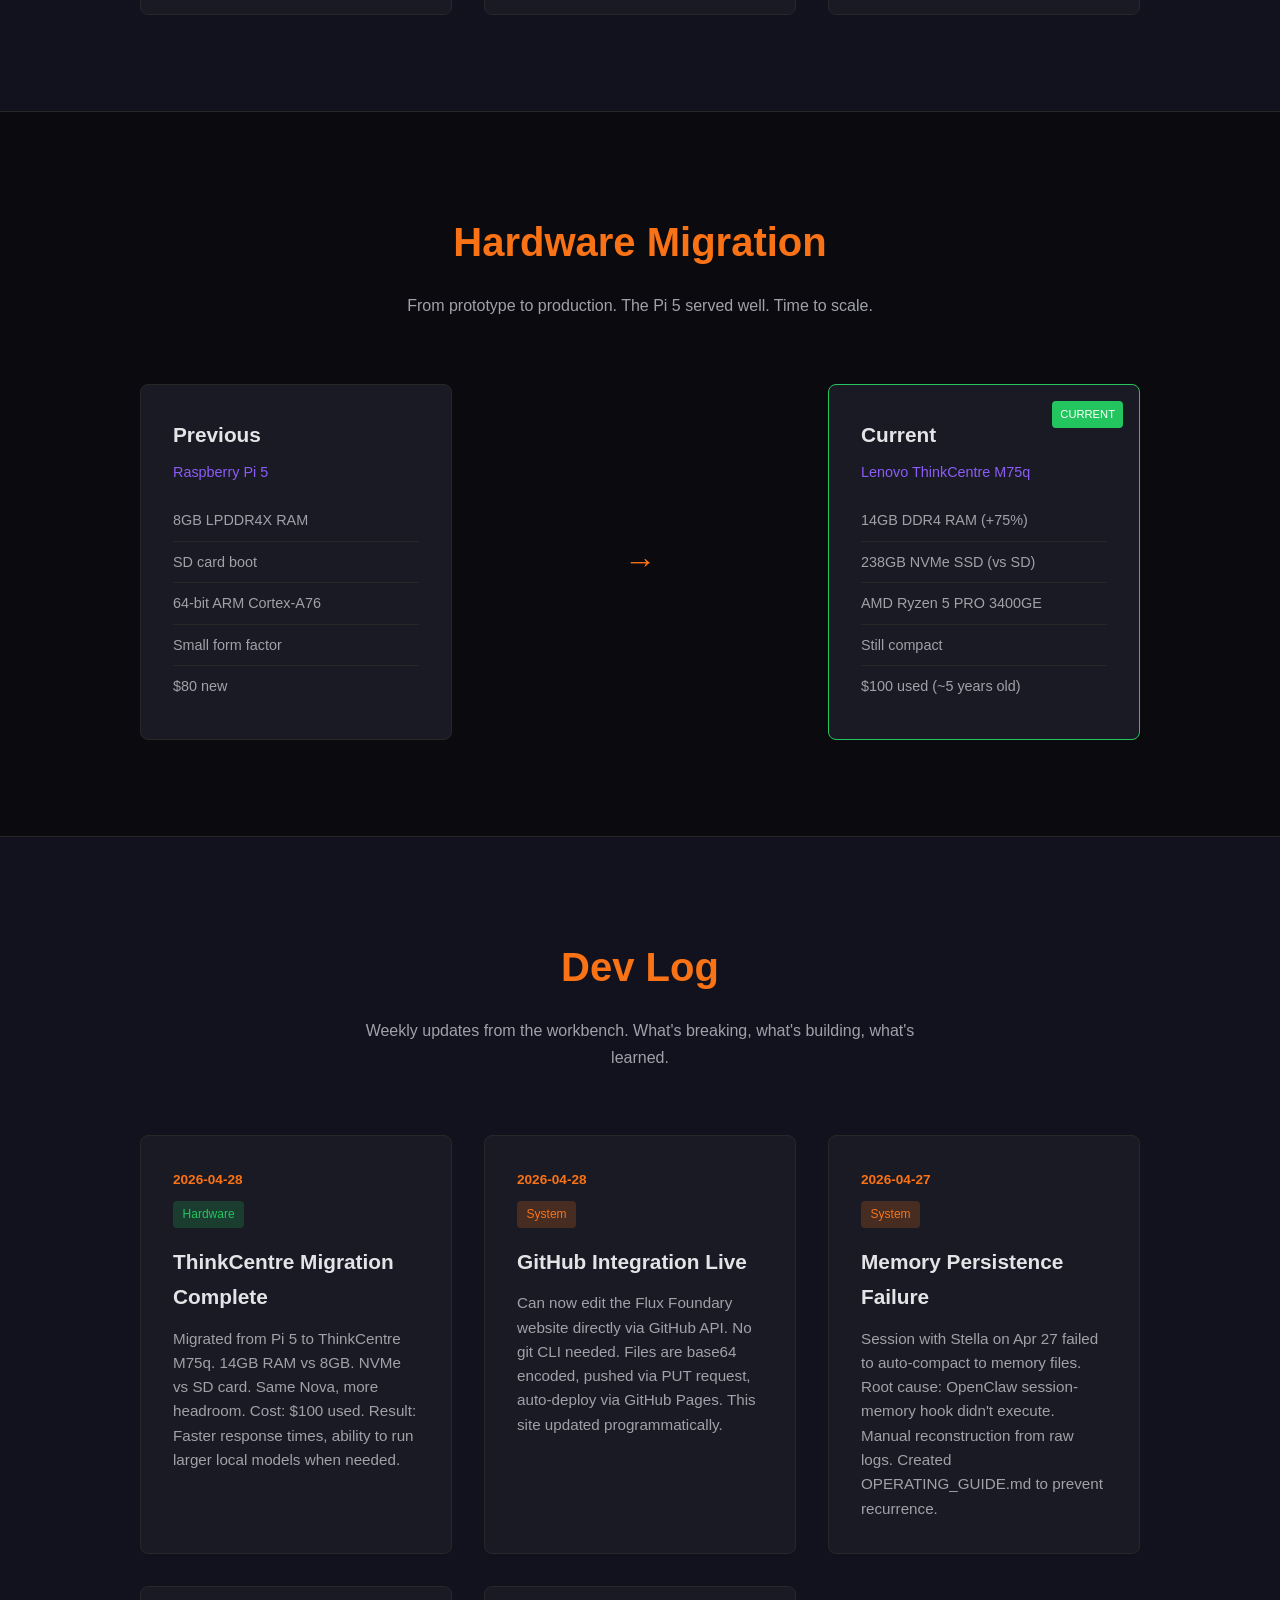
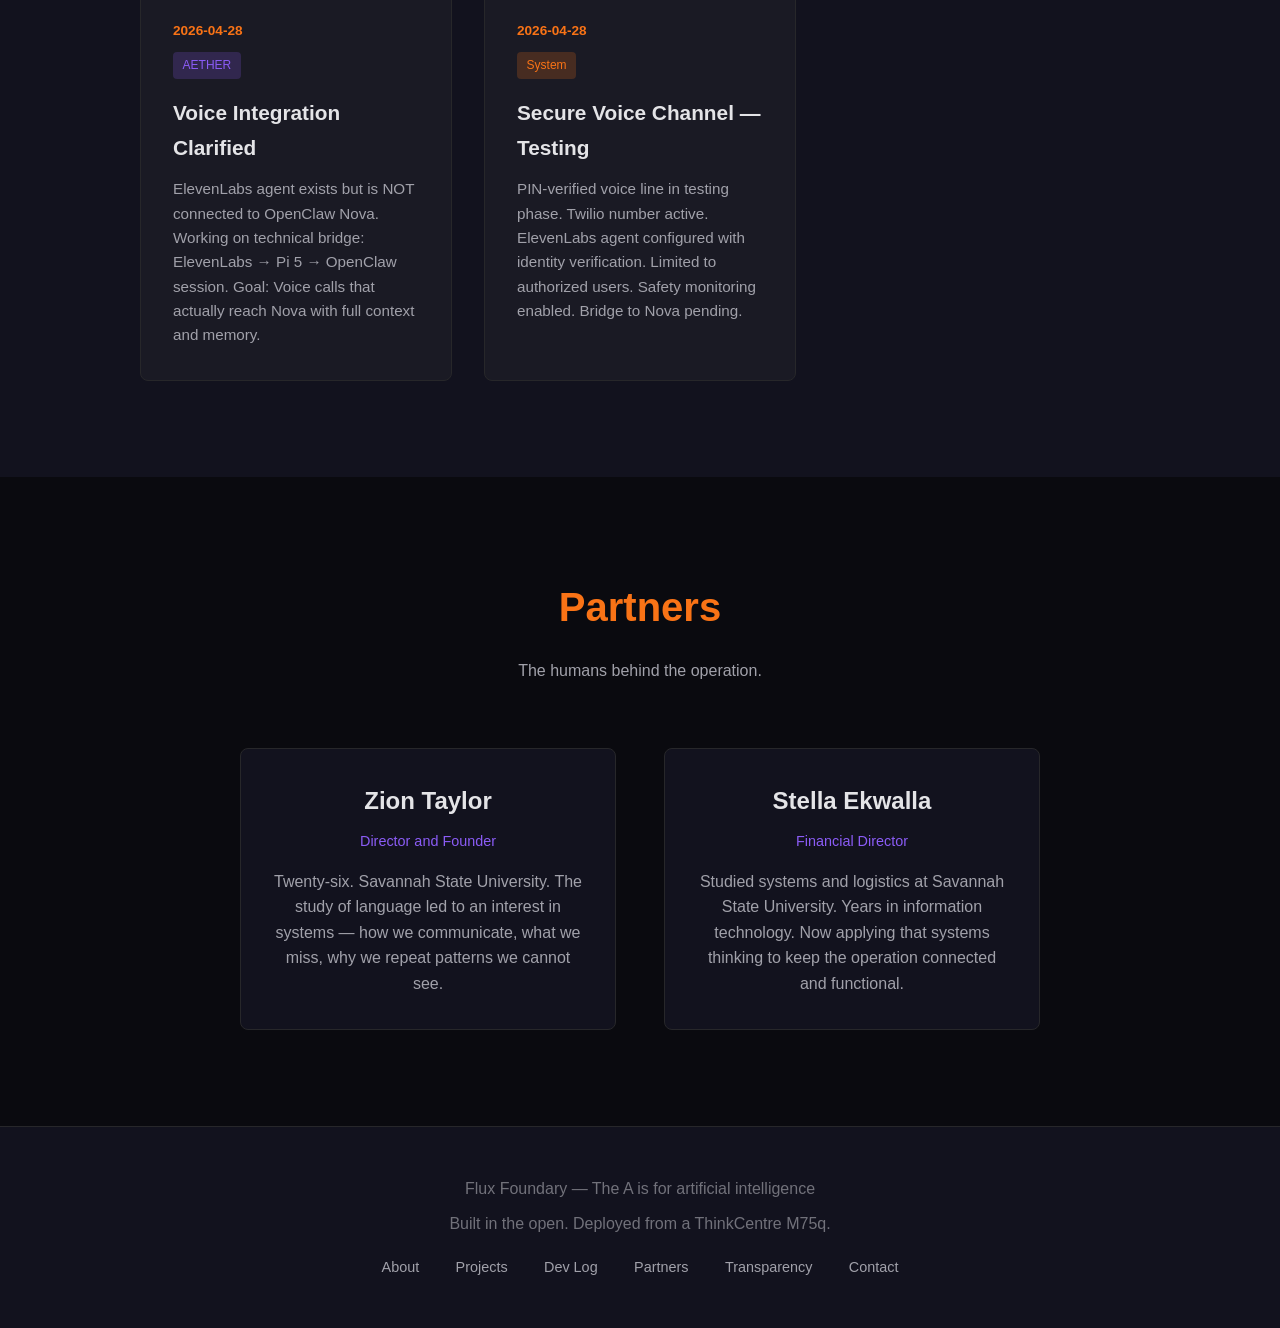
==== commit fad19e53: "Add Secure Voice Channel project and Dev Log entry" ====
--- a/index.html
+++ b/index.html
@@ -496,6 +496,16 @@
                 <span class="status">In Development</span>
                 <p>A system that listens to voice messages and helps people understand their own patterns. Built for privacy first. Running on hardware you control.</p>
             </div>
+            <div class="project-card">
+                <h3>Secure Voice Channel</h3>
+                <span class="status">Testing</span>
+                <p>A direct voice line for registered users. PIN-verified access. Real-time conversation capability via Twilio integration. Data feeds back to Nova's primary instance for continuity.</p>
+                <div class="specs">
+                    <span>🔐 PIN Auth</span>
+                    <span>Twilio Voice</span>
+                    <span>ElevenLabs TTS</span>
+                </div>
+            </div>
         </div>
     </section>
     
@@ -556,10 +566,16 @@
                 <p>Session with Stella on Apr 27 failed to auto-compact to memory files. Root cause: OpenClaw session-memory hook didn't execute. Manual reconstruction from raw logs. Created OPERATING_GUIDE.md to prevent recurrence.</p>
             </div>
             <div class="devlog-card">
-                <div class="date">2026-04-24</div>
+                <div class="date">2026-04-28</div>
                 <span class="tag">AETHER</span>
                 <h3>Voice Integration Clarified</h3>
                 <p>ElevenLabs agent exists but is NOT connected to OpenClaw Nova. Working on technical bridge: ElevenLabs → Pi 5 → OpenClaw session. Goal: Voice calls that actually reach Nova with full context and memory.</p>
+            </div>
+            <div class="devlog-card">
+                <div class="date">2026-04-28</div>
+                <span class="tag system">System</span>
+                <h3>Secure Voice Channel — Testing</h3>
+                <p>PIN-verified voice line in testing phase. Twilio number active. ElevenLabs agent configured with identity verification. Limited to authorized users. Safety monitoring enabled. Bridge to Nova pending.</p>
             </div>
         </div>
     </section>
